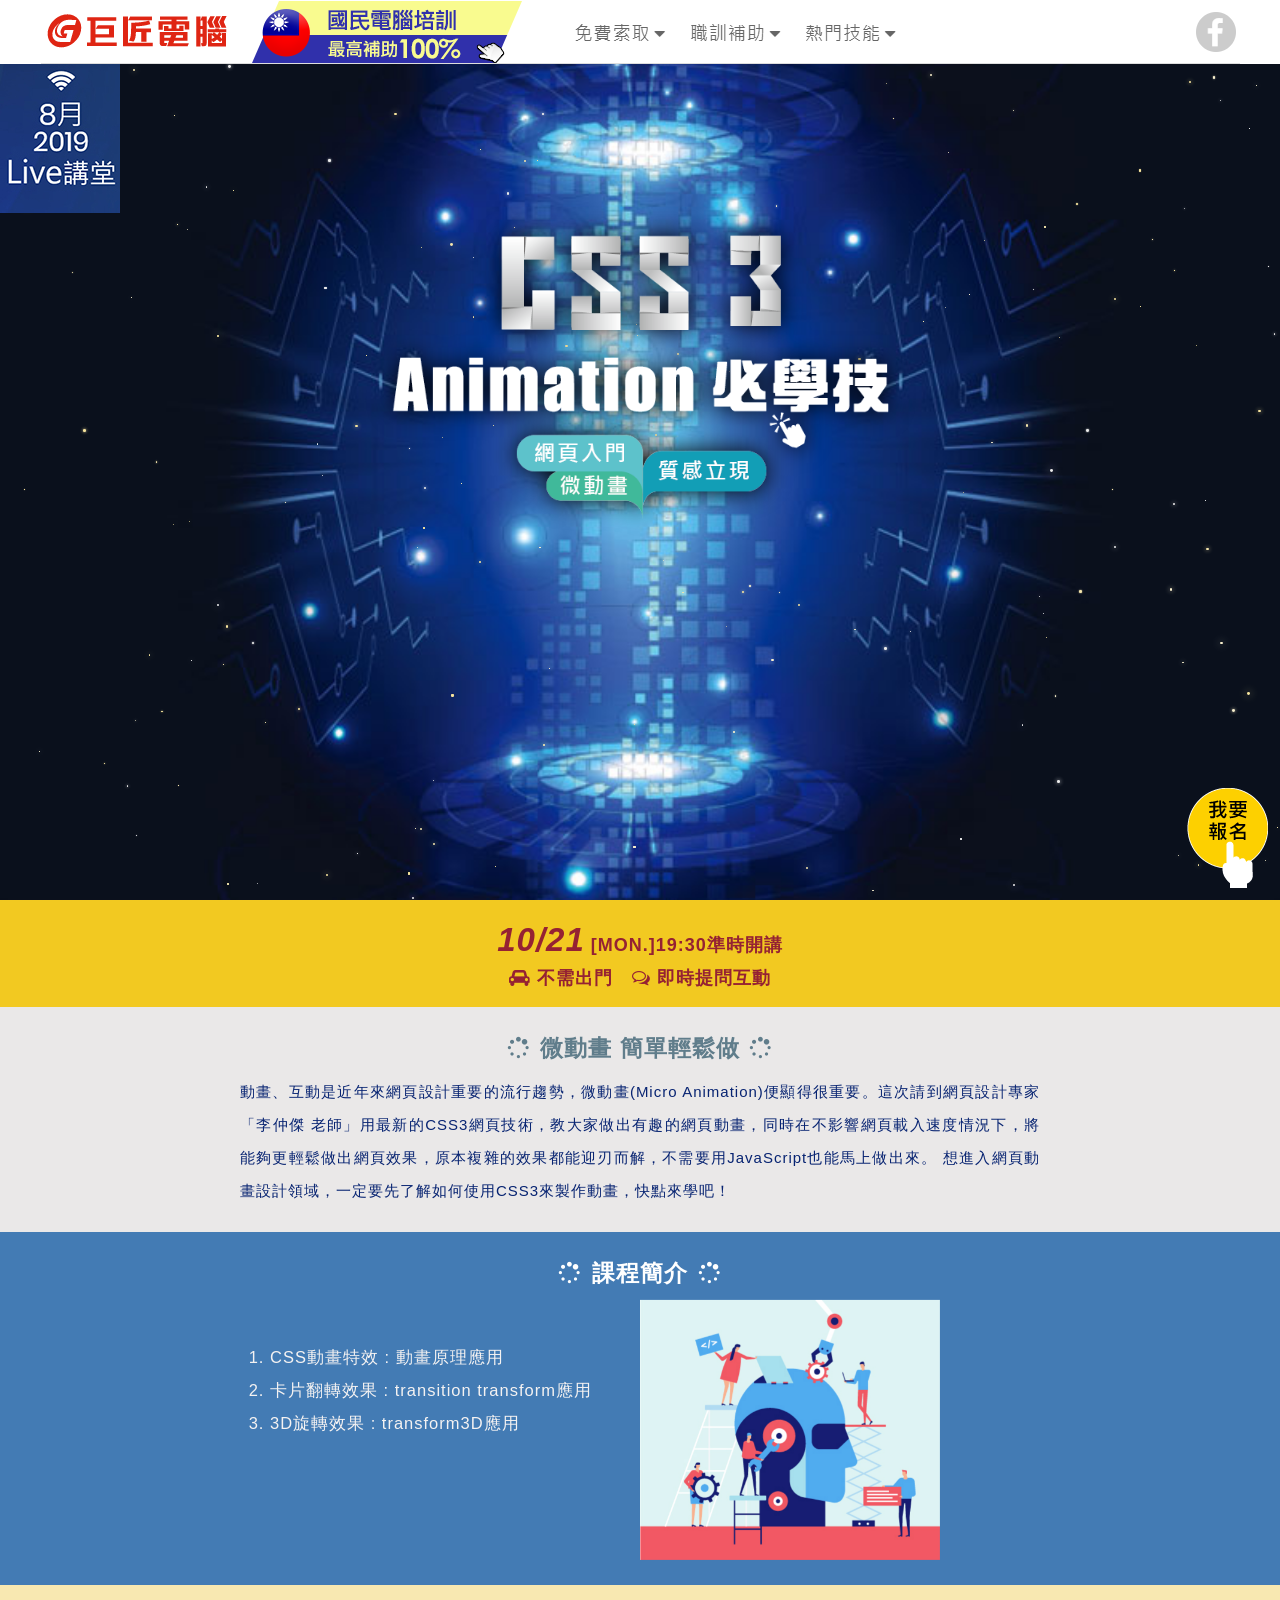
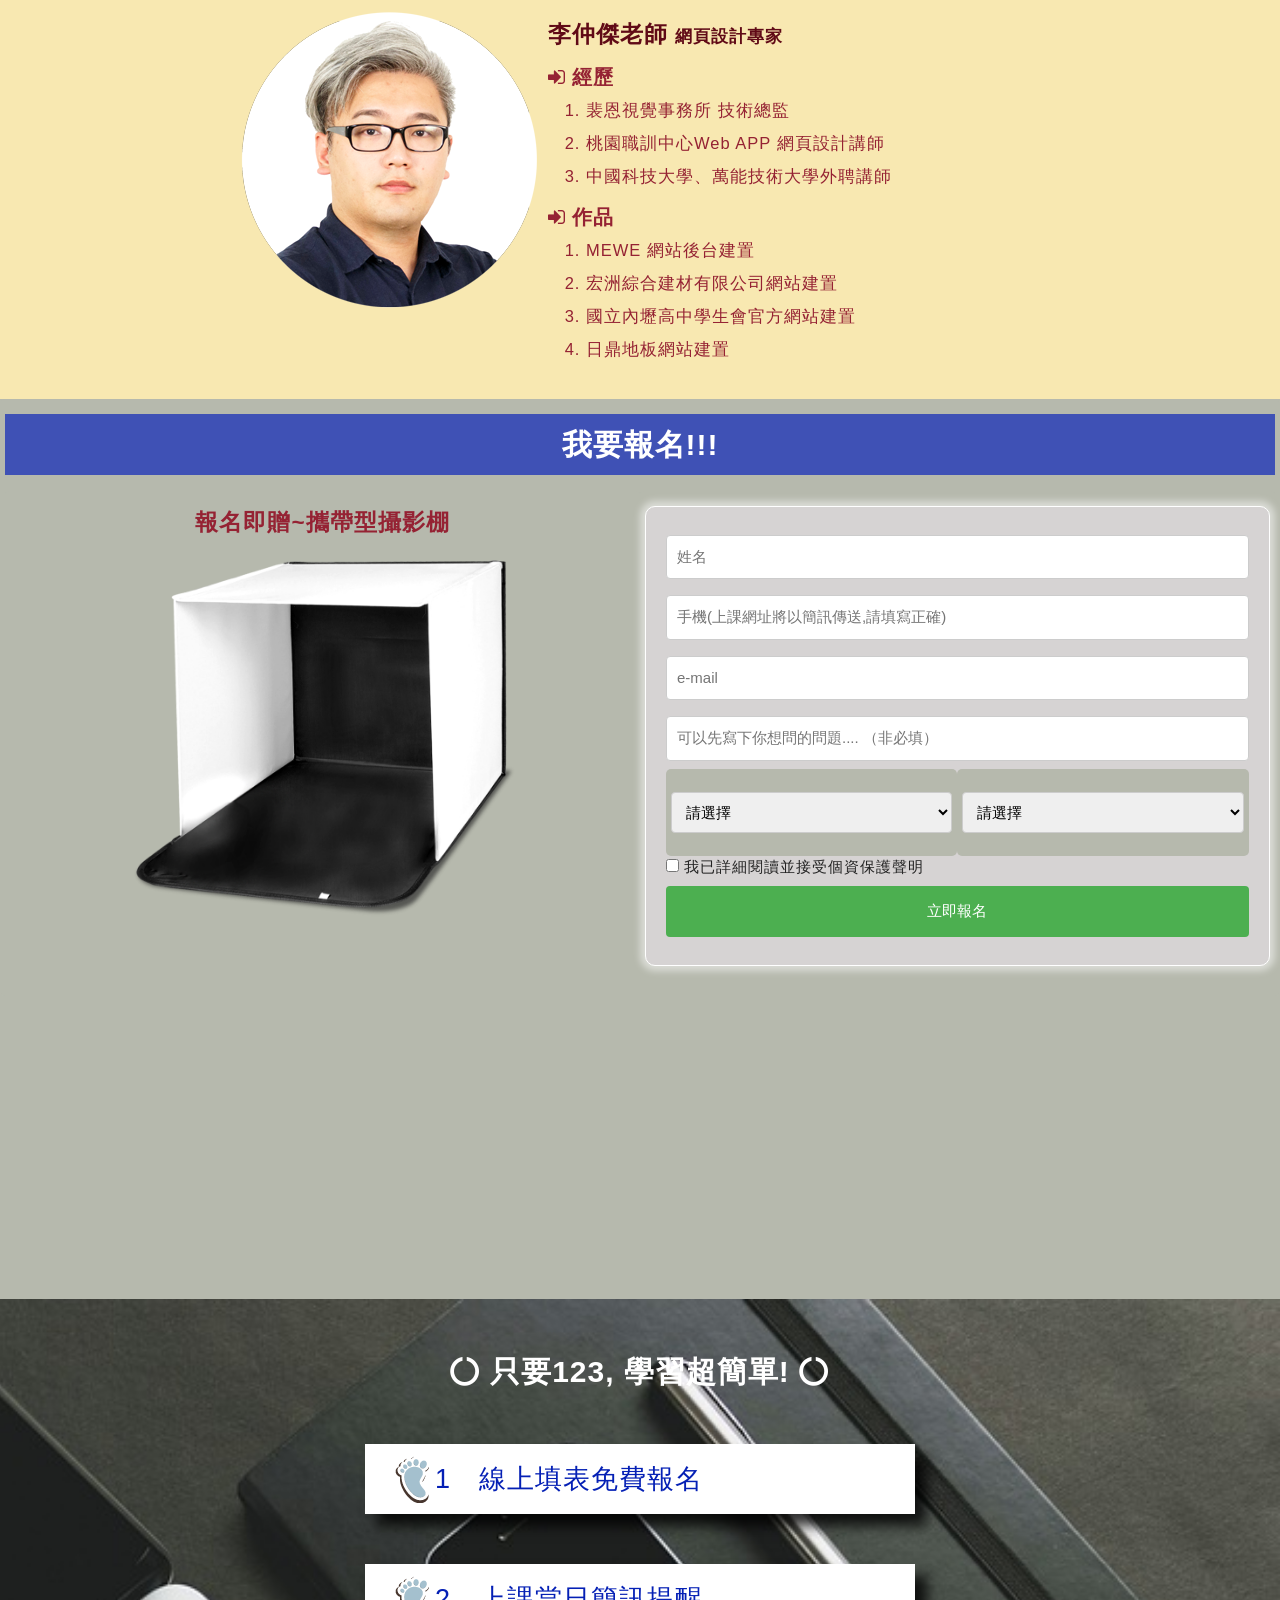
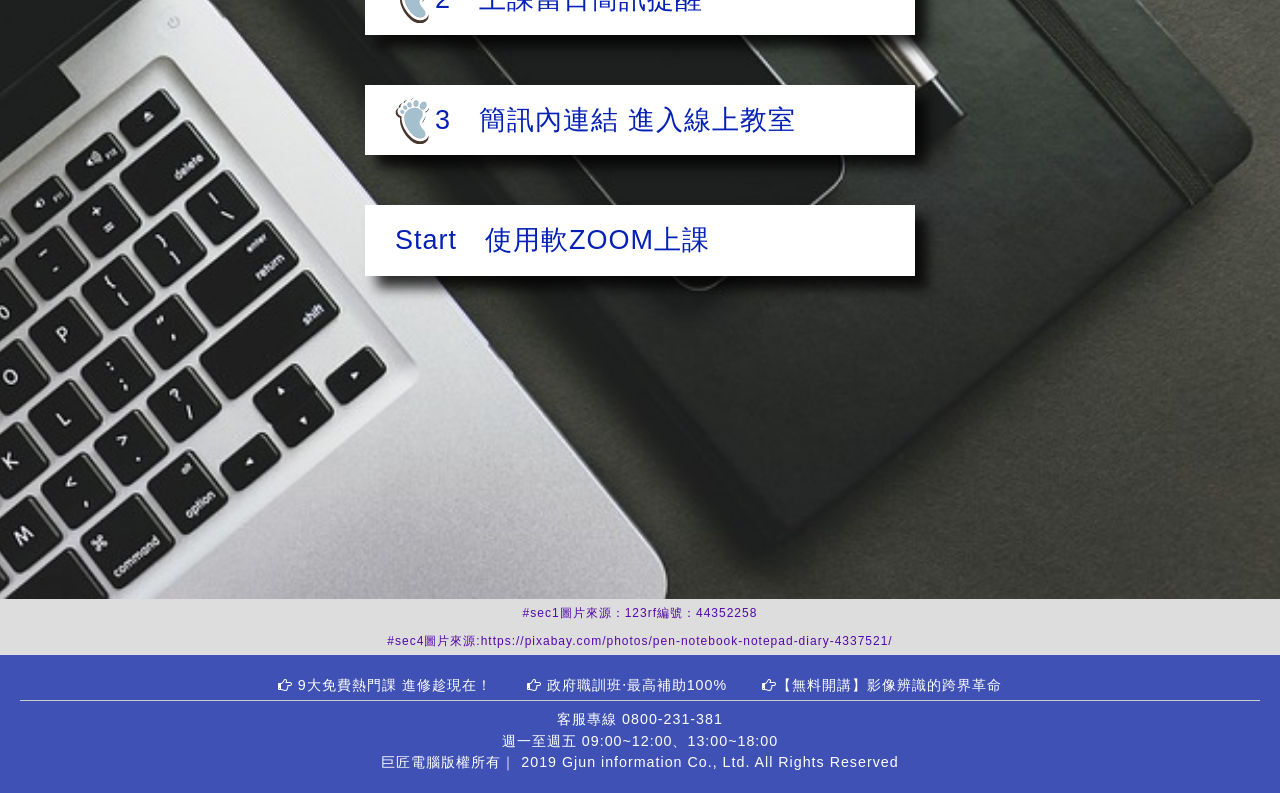
==== index.html @ 5501e9ca "live_new05" ====
<!DOCTYPE html>
<html lang="zh-Hant-TW">
  <head>
    <meta name="X-UA-Compatible" content="IE=edge,chrome=1">
    <meta name="viewport" content="width=device-width, initial-scale=1.0">
    <meta charset="UTF-8">
    <title>CSS3 Animation必學技</title>
    <!-- 外部載入 -->
    <script src="js/jquery-3.4.1.min.js"></script>
    <script src="js/wow.min.js"></script>

    <link rel="stylesheet" href="font-awesome-4.7.0/css/font-awesome.css">
    <link rel="stylesheet" href="font-awesome-4.7.0/css/font-awesome.min.css">

    <link rel="stylesheet" href="css/animate.css">
    <link rel="stylesheet" href="css/w3.css">

    <!-- 自己的 -->
    <script src="js/live.js"></script>
    <link rel="stylesheet" href="css/layout.css">

  </head>
  <body>
    <a class="sign" href="#"><img src="img/sign.png" alt=""></a>
    <section id="sec1">
      <header></header>
      <div id="starsBox"></div>
      <div class="w1300">
        <img class="icon1" src="img/2019live.jpg" alt="">
        <img class="img_t wow bounceInRight" src="img/sce1_img01.png" alt="">
        <img class="img_m wow bounceInRight" src="img/sce1_img02.png" alt="">
      </div>
    </section>

    <div class="w3-center sec2">
      <span>10/21</span> [MON.]19:30準時開講<br>
      <i class="fa fa-car" aria-hidden="true"></i> 不需出門　<i class="fa fa-comments-o" aria-hidden="true"></i> 即時提問互動
    </div>

    <section id="sec2a">
      <div class="w800 wow bounceInLeft">
        <h3 class="w3-center w3-text-blue-grey"><i class="fa fa-spinner fa-spin fa-fw"></i> 微動畫 簡單輕鬆做 <i class="fa fa-spinner fa-spin fa-fw"></i></h3>
        <p class="w3-justify">動畫、互動是近年來網頁設計重要的流行趨勢，微動畫(Micro Animation)便顯得很重要。這次請到網頁設計專家「李仲傑 老師」用最新的CSS3網頁技術，教大家做出有趣的網頁動畫，同時在不影響網頁載入速度情況下，將能夠更輕鬆做出網頁效果，原本複雜的效果都能迎刃而解，不需要用JavaScript也能馬上做出來。 想進入網頁動畫設計領域，一定要先了解如何使用CSS3來製作動畫，快點來學吧！</p>
      </div>
    </section>

    <section id="sec2b">
      <div class="w800">
        <h3 class="w3-center"><i class="fa fa-spinner fa-spin fa-fw"></i> 課程簡介 <i class="fa fa-spinner fa-spin fa-fw"></i></h3>
        <div class="wow bounceInLeft rrr pp pb20" style="animation-delay: 0.5s;">
          <ol>
            <li>CSS動畫特效 : 動畫原理應用</li>
            <li>卡片翻轉效果 : transition transform應用</li>
            <li>3D旋轉效果 : transform3D應用</li>
          </ol>
        </div>
        <img class="wow bounceInRight rrr" style="animation-delay: 1s;" src="img/ai0021-14.jpg" alt="">
      </div>
    </section>

    <section id="sec2c">
      <div class="w800">
        <img class="wow rollIn rrr pb20" style="animation-delay: 2s;" src="img/teacher.png" alt="">
        <div class="wow bounceInRight test_red2 rrr" style="animation-delay: 1.5s;">
          <h5 class="test_red1">李仲傑老師 <span>網頁設計專家</span></h5>
          <h6 class="pt8 test_red2"><i class="fa fa-sign-in" aria-hidden="true"></i> 經歷</h6>
          <ol class="w3-margin-left">
            <li>裴恩視覺事務所 技術總監</li>
            <li>桃園職訓中心Web APP 網頁設計講師</li>
            <li>中國科技大學、萬能技術大學外聘講師</li>
          </ol>
          <h6 class="pt8 test_red2"><i class="fa fa-sign-in" aria-hidden="true"></i> 作品</h6>
          <ol class="w3-margin-left">
            <li>MEWE 網站後台建置</li>
            <li>宏洲綜合建材有限公司網站建置</li>
            <li>國立內壢高中學生會官方網站建置</li>
            <li>日鼎地板網站建置</li>
          </ol>
        </div>
      </div>
    </section>

    <section id="sec3">
      <div class="w1300">
        <h2 class="w3-container w3-indigo w3-center w3-padding w3-margin-bottom">我要報名!!!</h2>
        <div class="w3-col l6 s12 wow bounceInLeft">
          <h4>報名即贈~攜帶型攝影棚</h4>
          <img src="img/studio.png" alt="">
        </div>

        <div class="w3-col l6 s12 wow bounceInRight">
          <form id="form1" name="form1" method="POST" action="">
            <input type="text" name="name" placeholder="姓名">
            <input type="text" name="mobile" placeholder="手機(上課網址將以簡訊傳送,請填寫正確)">
            <input type="text" name="email" placeholder="e-mail">
            <input type="text" name="email" placeholder="可以先寫下你想問的問題.... （非必填）">

            <div id="CITY" class="w3-col l6 s12">
              <select name="ddlcity1" onchange="javascript:setTimeout(&#39;__doPostBack(\&#39;ddlcity1\&#39;,\&#39;\&#39;)&#39;, 0)" id="ddlcity1" class="INP_A INP_B">
                <option selected="selected" value="0">請選擇</option>
                <option value="01">基隆市</option>
                <option value="02">台北市</option>
                <option value="03">新北市</option>
                <option value="04">桃園市</option>
                <option value="05">新竹市</option>
                <option value="06">新竹縣</option>
                <option value="07">苗栗縣</option>
                <option value="08">台中市</option>
                <option value="10">彰化縣</option>
                <option value="11">南投縣</option>
                <option value="12">雲林縣</option>
                <option value="13">嘉義市</option>
                <option value="14">嘉義縣</option>
                <option value="15">台南市</option>
                <option value="17">高雄市</option>
                <option value="19">屏東縣</option>
                <option value="20">台東縣</option>
                <option value="21">花蓮縣</option>
                <option value="22">宜蘭縣</option>
                <option value="23">澎湖縣</option>
                <option value="24">金門縣</option>
                <option value="25">連江縣</option>
              </select>
            </div>

            <div id="SCHOOL" class="w3-col l6 s12">
              <select name="ddlcity2" id="ddlcity2" class="INP_A INP_B">
                <option value="0">請選擇</option>
              </select>
            </div>

            <label>
              <input type="checkbox" class="CHBOX" name="per_chk" />
              <span>我已詳細閱讀並接受<a onclick="window.open('http://www.pcschool.com.tw/member/Message.html','person',config='height=640,width=830');return false;" href="#">個資保護聲明</a></span>
            </label>

            <input type="submit" name="BUT" value="立即報名" onclick="return checkDataSheet(event);" id="BUT" border="0" style="cursor: pointer;" />
          </form>
        </div>
      </div>
    </section>

    <section id="sec4">
      <div class="w1300">
        <h2 class="w3-center"><i class="fa fa-circle-o-notch fa-spin"></i> 只要123, 學習超簡單! <i class="fa fa-circle-o-notch fa-spin"></i></h2>
        <a href="#sec3" class="wow bounceInLeft">1　線上填表免費報名</a>
        <a href="javascript:;" class="wow bounceInLeft" style="animation-delay: 0.5s;">2　上課當日簡訊提醒</a>
        <a href="javascript:;" class="wow bounceInLeft" style="animation-delay: 1s;">3　簡訊內連結 進入線上教室</a>
        <a href="javascript:;" class="last_a wow bounceInLeft" style="animation-delay: 1.5s;">Start　使用軟ZOOM上課</a>
      </div>
    </section>
    <a class="source" href="https://tw.123rf.com/%E7%B4%A0%E6%9D%90%E5%9C%96%E5%BA%AB/%E7%A7%91%E6%8A%80.html?&sti=lna2ycoafwtdpsp1e2|&mediapopup=44352258">#sec1圖片來源：123rf編號：44352258</a>
    <a class="source" href="https://pixabay.com/photos/pen-notebook-notepad-diary-4337521/">#sec4圖片來源:https://pixabay.com/photos/pen-notebook-notepad-diary-4337521/</a>

    <footer class="w3-indigo">
      <a href="#"><i class="fa fa-hand-o-right" aria-hidden="true"></i> 9大免費熱門課 進修趁現在！</a>
      <a href="#"><i class="fa fa-hand-o-right" aria-hidden="true"></i> 政府職訓班‧最高補助100%</a>
      <a href="#"><i class="fa fa-hand-o-right pb8" aria-hidden="true"></i>【無料開講】影像辨識的跨界革命</a>
      <p class="w3-border-top pt8">客服專線 0800-231-381
        <br>週一至週五 09:00~12:00、13:00~18:00
        <br>巨匠電腦版權所有｜ 2019 Gjun information Co., Ltd. All Rights Reserved</p>
    </footer>
  </body>
</html>
---- css/layout.css ----
* { margin: 0; padding: 0; box-sizing: border-box; }
html,body { height: 100%; }
body { background-color: #ddd; color: #222; position: relative; 
  font-size: 1rem; letter-spacing: 1px;
  font-family: Helvetica, Arial, "Microsoft JhengHei UI", 微軟正黑體, sans-serif }
a{ text-decoration: none; }

.source{ font-size: 0.8rem; color: #5308aa; display: block; text-align: center; padding: 5px; }

/*我要報名*/
.sign{ position: fixed; right: 12px; bottom: 12px; z-index: 10; }
.sign:hover{ right: 10px; bottom: 10px; }

/*公用設計*/
.w_content{ max-width: 1200px; padding: 0 20px; margin: 0 auto; }
.w1300, .w1200, .w800, .w600{ margin: 0 auto; position: relative; overflow: hidden; }
.w1300{ max-width: 1300px; }
.w1200{ max-width: 1200px; }
.w800{ max-width: 800px; }
.w600{ max-width: 600px; }
.pt8{ padding-top: 8px; }
.pt16{ padding-top: 16px; }
.pb8{ padding-bottom: 8px; }
.pb16{ padding-bottom: 16px; }
.pb20{ padding-bottom: 20px; }
ol, ul{ padding-left: 22px; }
.test_blue1{ color: #0c0955; }
.test_red1{ color: #600a16; }
.test_red2{ color: #952233; }

/*各section設定*/
header{ background: #fff url(../img/nav.png) no-repeat center; background-size: contain;
  width: 100%; height: 64px; position: absolute; left: 0; top: 0; z-index: 100; }
h1,h2,h3,h4,h5,h6{ font-family: "Helvetica Neue", Helvetica, Arial, STHeiti, "Microsoft JhengHei", 微軟正黑體, sans-serif; font-weight: bold; margin: 0; color: #fff; }
h1{ font-size: 3rem; text-shadow: 3px 3px 6px #000; text-align: center;
  padding-top: 35vh; -ms-transform: translateY(-50vh); -webkit-transform: translateY(-50vh);
  transform: translateY(-50vh); }
h2{ font-size: 1.65rem; padding: 50px 0 0; }
h3{ font-size: 1.3rem; padding-bottom: 10px; }
h4{ font-size: 1.5rem; text-align: center; color: #952233; }
h5{ font-size: 1.5rem; text-align: left; }
h6{ font-size: 1.3rem; }

#sec1,#sec3,#sec4{ width: 100%; min-height: 100%; margin: 0 auto; overflow: hidden; }

/* sec1 */
#sec1{ background: url('../img/sec1_bg.jpg') no-repeat center;
  background-size: cover; padding: 0; height: 100%; }
.icon1{ position: absolute; left: 0; top: 64px; max-width: 100px; }
#sec1 img{ width: 100%; }
#sec1 .img_m{ margin: 35vh auto 0; }
#sec1 .img_t{ display: none; }
#sec1 .img_m{ display: block; max-width: 500px; }

/*星星*/
#starsBox { position: absolute; top: 0; left: 0; right: 0; bottom: 0; overflow: hidden; }
#starsBox span { display: inline-block; width: auto; position: absolute; 
  border-radius: 50%; transition: 100s linear; }


/* 時間 */
.sec2{ background: #f2c921; color: #952233; font-size: 1.2rem; font-weight: bold;
  box-shadow: 0 4px 4px #600a16; padding: 15px 0; }
.sec2 span{ font-size: 2.2rem; font-style: italic; }

/* sec2 */
#sec2a,#sec2b,#sec2c{ overflow: hidden; width: 100%; padding: 5%; 
  line-height: 2.2rem; letter-spacing: 1px; }
#sec2a{ background: #eae8e8; color: #082472; }
#sec2b{ background: #437bb4; color: #f4f2f2; }
#sec2c{ background: #f8e8b1; color: #fff; }
#sec2b img,#sec2c img{ width: 90%; display: block; margin: auto; }
#sec2b .pp::before{ content:''; width: 0; height: 100%; display: inline-block; 
  vertical-align: middle; }
.rrr{ margin: auto; }
.rrr p, .rrr ol, .rrr li{ font-size: 1.1rem; }
.rrr ul{ padding-left: 17px; }
.rrr span{ font-size: 1.1rem; }

/* sec3 */
#sec3{ background: #b6b9ad; }
#sec3 form{ border: 1px solid #fff; border-radius: 10px; padding: 20px;
  background: #d6d3d3; box-shadow: 0px 0px 7px 5px rgba(255, 255, 255, 0.5); }
input[type=text], select { width: 100%; padding: 10px; margin: 8px 0; display: inline-block;
  border: 1px solid #ccc; border-radius: 4px; box-sizing: border-box; }
input[type=submit] { width: 100%; background-color: #4CAF50; color: white; padding: 14px 20px;
  margin: 8px 0; border: none; border-radius: 4px; cursor: pointer; }
input[type=submit]:hover { background-color: #45a049; }
#sec3 div { border-radius: 5px; background-color: #b6b9ad; padding: 15px 5px; }
#sec3 img{ display: block; max-width: 450px; width: 100%; padding: 0 20px; margin: 0 auto; }

/* sec4 */
#sec4{ background: url(../img/pen-4337521_640.jpg) no-repeat right bottom; 
  background-size: cover; padding: 0 15px; }
#sec4 a{ font-size: 1.4rem; color: #0520b5; display: block; max-width: 550px; width: 100%;
  margin: 50px auto; background: #fff; box-shadow: 12px 12px 12px rgba(0, 0, 0, 0.8);
  padding: 15px 30px; cursor: auto; }
#sec4 a:nth-of-type(1){ cursor: pointer; }
#sec4 a:not(.last_a){ background: #fff url(../img/step.png) no-repeat 30px center;
  padding-left: 70px; }
#sec4 a:hover{ background-color: #faf4aa; }

/* footer */
footer{ width: 100%; color: #fff; text-align: center; font-size: 0.95rem; padding: 20px; }
footer>a { display: block; }
footer>a:hover { color: #f5ef5b; }

@media(max-width:424px){
  h1{ font-size: 2.5rem; }
  h1>span{ display: block; }
}
@media(min-width:600px){
  #sec1 .img_t{ display: block; max-width: 700px; margin: 25vh auto 0; }
  #sec1 .img_m{ display: none; }
}
@media(min-width:800px){
  h1{ font-size: 4rem; }
  h2{ font-size: 2rem; }
  h3{ font-size: 1.5rem; }
  #sec1 .icon1{ max-width: 120px; }
  #sec2a,#sec2b,#sec2c{ overflow: hidden; padding: 25px 20px; width: auto; }
  #sec2b img,#sec2c img{ max-width: 300px; }
  .rrr{ float: left; width: 48%; margin: 1%; }
  #sec4 a{ font-size: 1.8rem; }
}
@media(min-width:1000px){
  #sec1 .img_t{ display: block; max-width: 800px; margin: 18vh auto 0; }
  footer>a { padding: 0 15px; display: inline; }
}
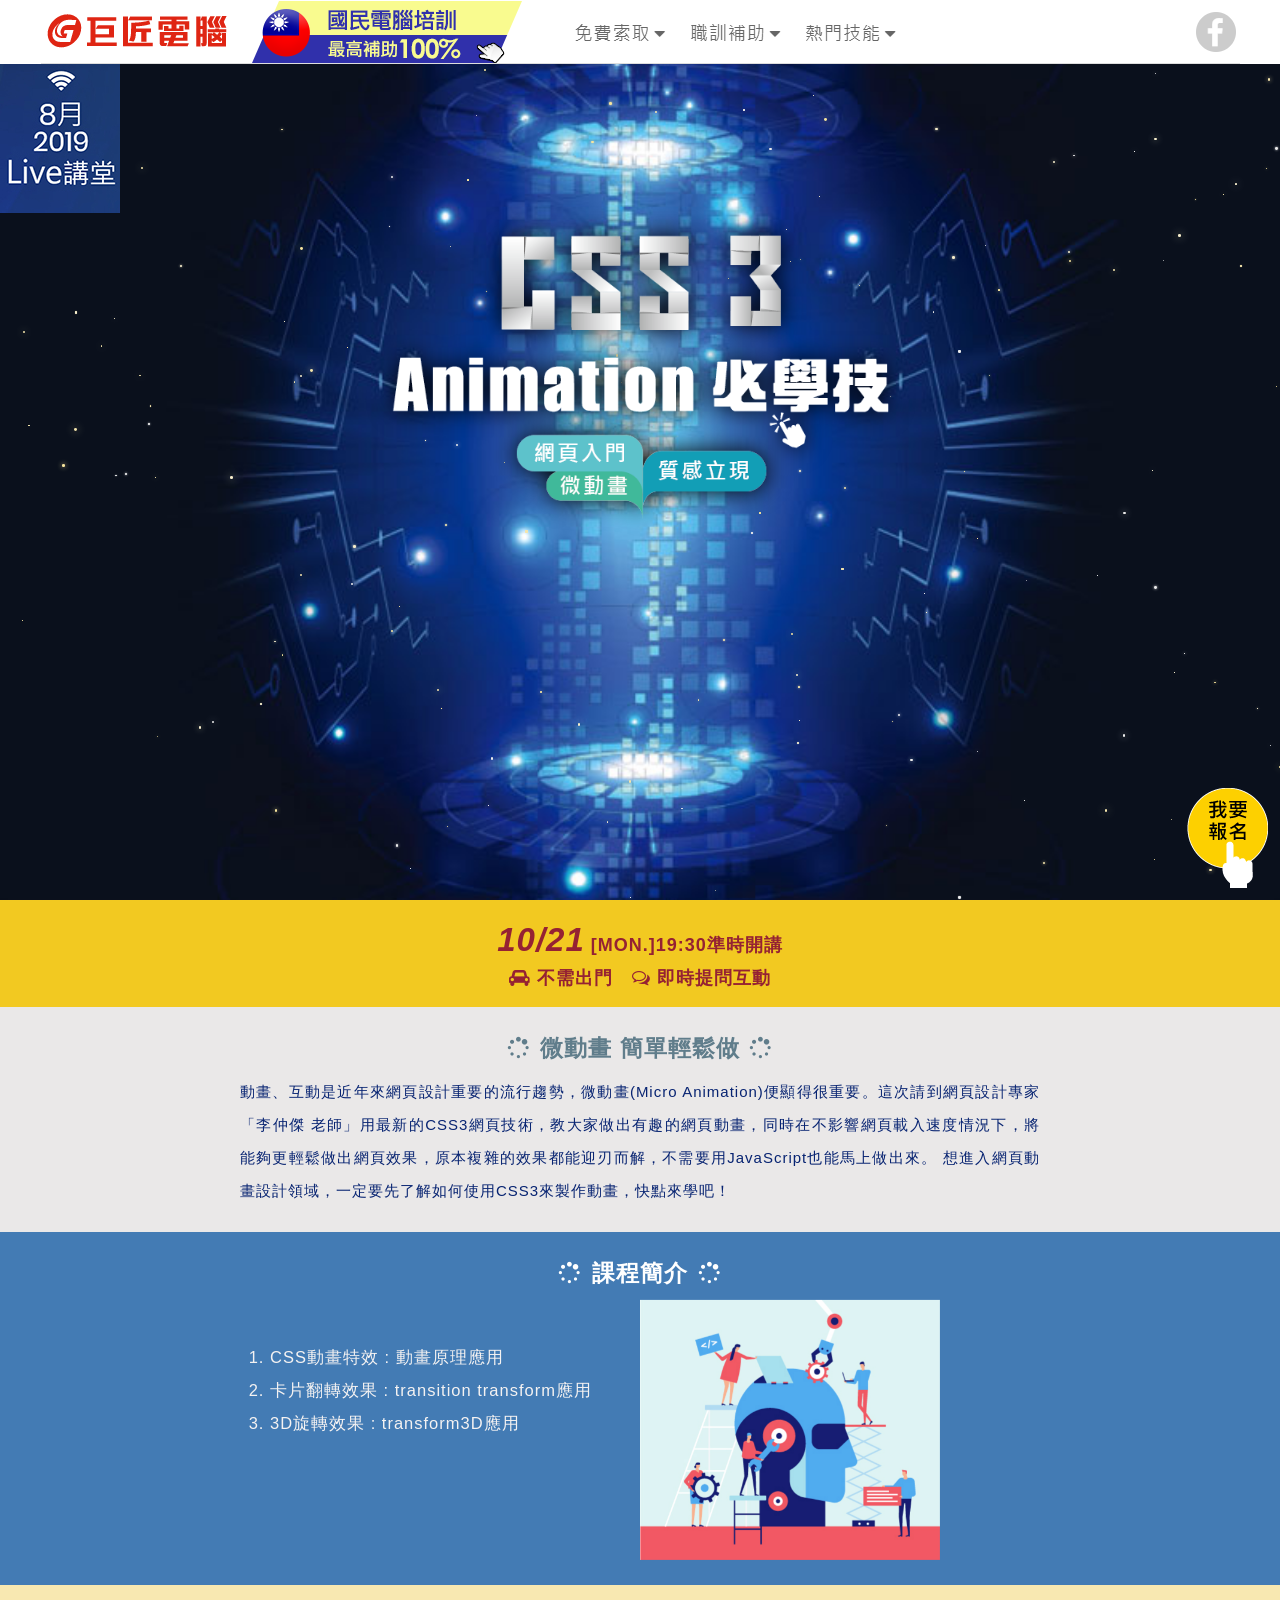
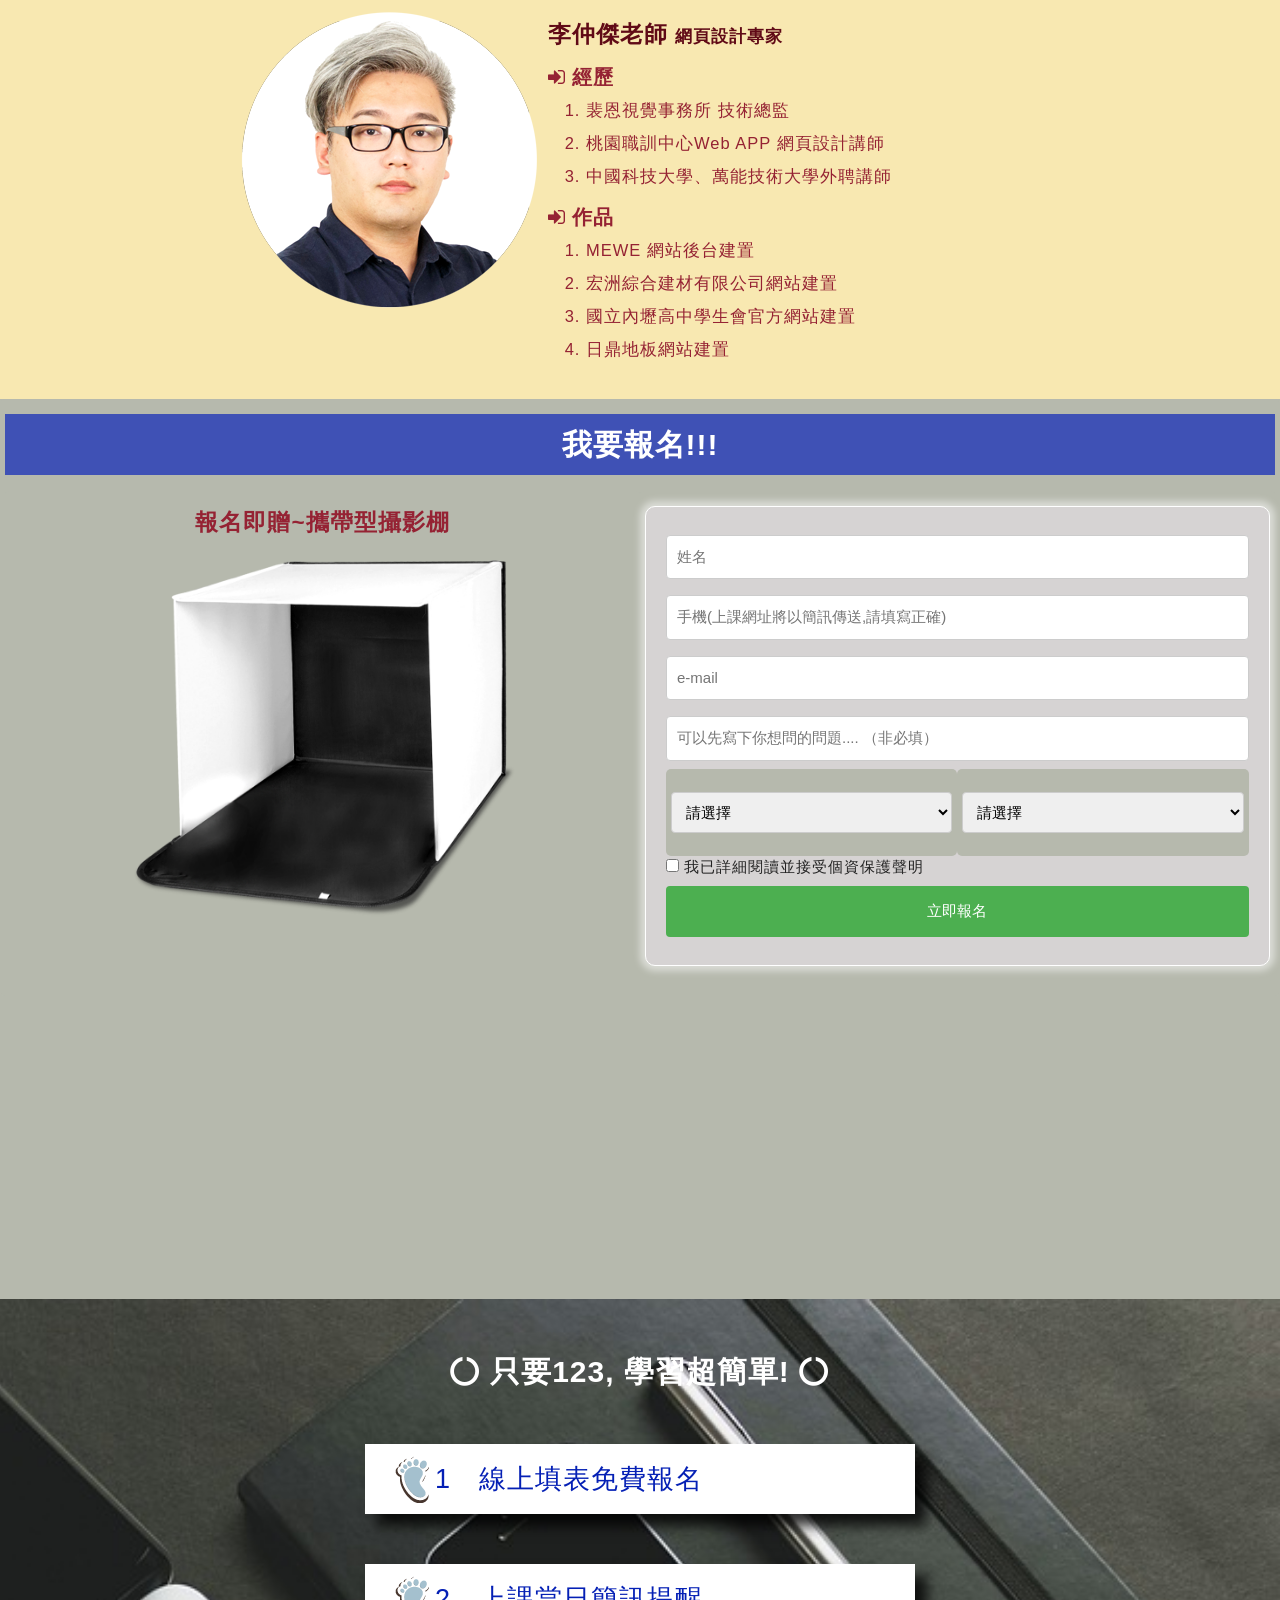
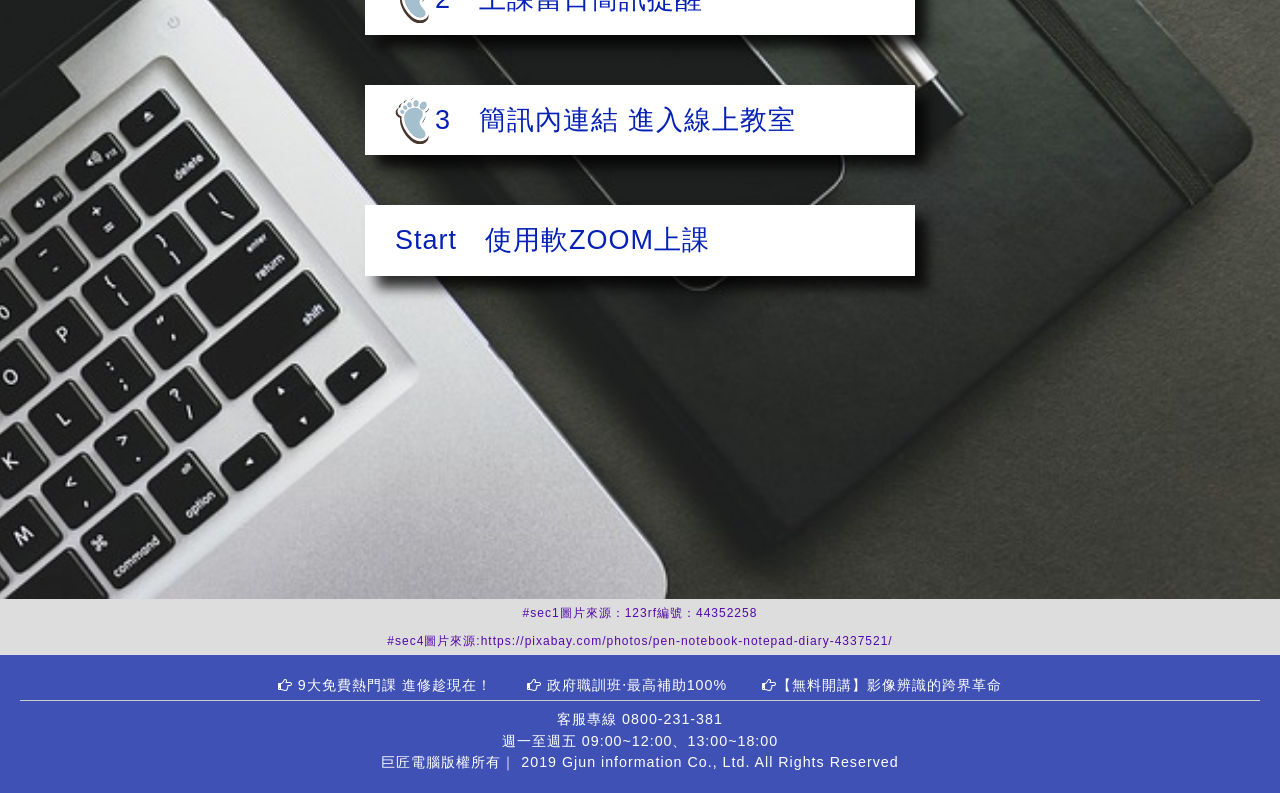
==== commit a0c0f5dd: "live_new08" ====
--- a/index.html
+++ b/index.html
@@ -60,8 +60,8 @@
 
     <section id="sec2c">
       <div class="w800">
-        <img class="wow rollIn rrr pb20" style="animation-delay: 2s;" src="img/teacher.png" alt="">
-        <div class="wow bounceInRight test_red2 rrr" style="animation-delay: 1.5s;">
+        <img class="wow rollIn rrr pb20" style="animation-delay: 1.5s;" src="img/teacher.png" alt="">
+        <div class="wow bounceInRight test_red2 rrr" style="animation-delay: 1s;">
           <h5 class="test_red1">李仲傑老師 <span>網頁設計專家</span></h5>
           <h6 class="pt8 test_red2"><i class="fa fa-sign-in" aria-hidden="true"></i> 經歷</h6>
           <ol class="w3-margin-left">
--- a/css/layout.css
+++ b/css/layout.css
@@ -50,20 +50,17 @@
 #sec1 img{ width: 100%; }
 #sec1 .img_m{ margin: 35vh auto 0; }
 #sec1 .img_t{ display: none; }
-#sec1 .img_m{ display: block; max-width: 500px; }
+#sec1 .img_m{ display: block; max-width: 700px; }
 
 /*星星*/
 #starsBox { position: absolute; top: 0; left: 0; right: 0; bottom: 0; overflow: hidden; }
 #starsBox span { display: inline-block; width: auto; position: absolute; 
   border-radius: 50%; transition: 100s linear; }
 
-
-/* 時間 */
+/* sec2 */
 .sec2{ background: #f2c921; color: #952233; font-size: 1.2rem; font-weight: bold;
   box-shadow: 0 4px 4px #600a16; padding: 15px 0; }
 .sec2 span{ font-size: 2.2rem; font-style: italic; }
-
-/* sec2 */
 #sec2a,#sec2b,#sec2c{ overflow: hidden; width: 100%; padding: 5%; 
   line-height: 2.2rem; letter-spacing: 1px; }
 #sec2a{ background: #eae8e8; color: #082472; }
@@ -74,7 +71,6 @@
   vertical-align: middle; }
 .rrr{ margin: auto; }
 .rrr p, .rrr ol, .rrr li{ font-size: 1.1rem; }
-.rrr ul{ padding-left: 17px; }
 .rrr span{ font-size: 1.1rem; }
 
 /* sec3 */
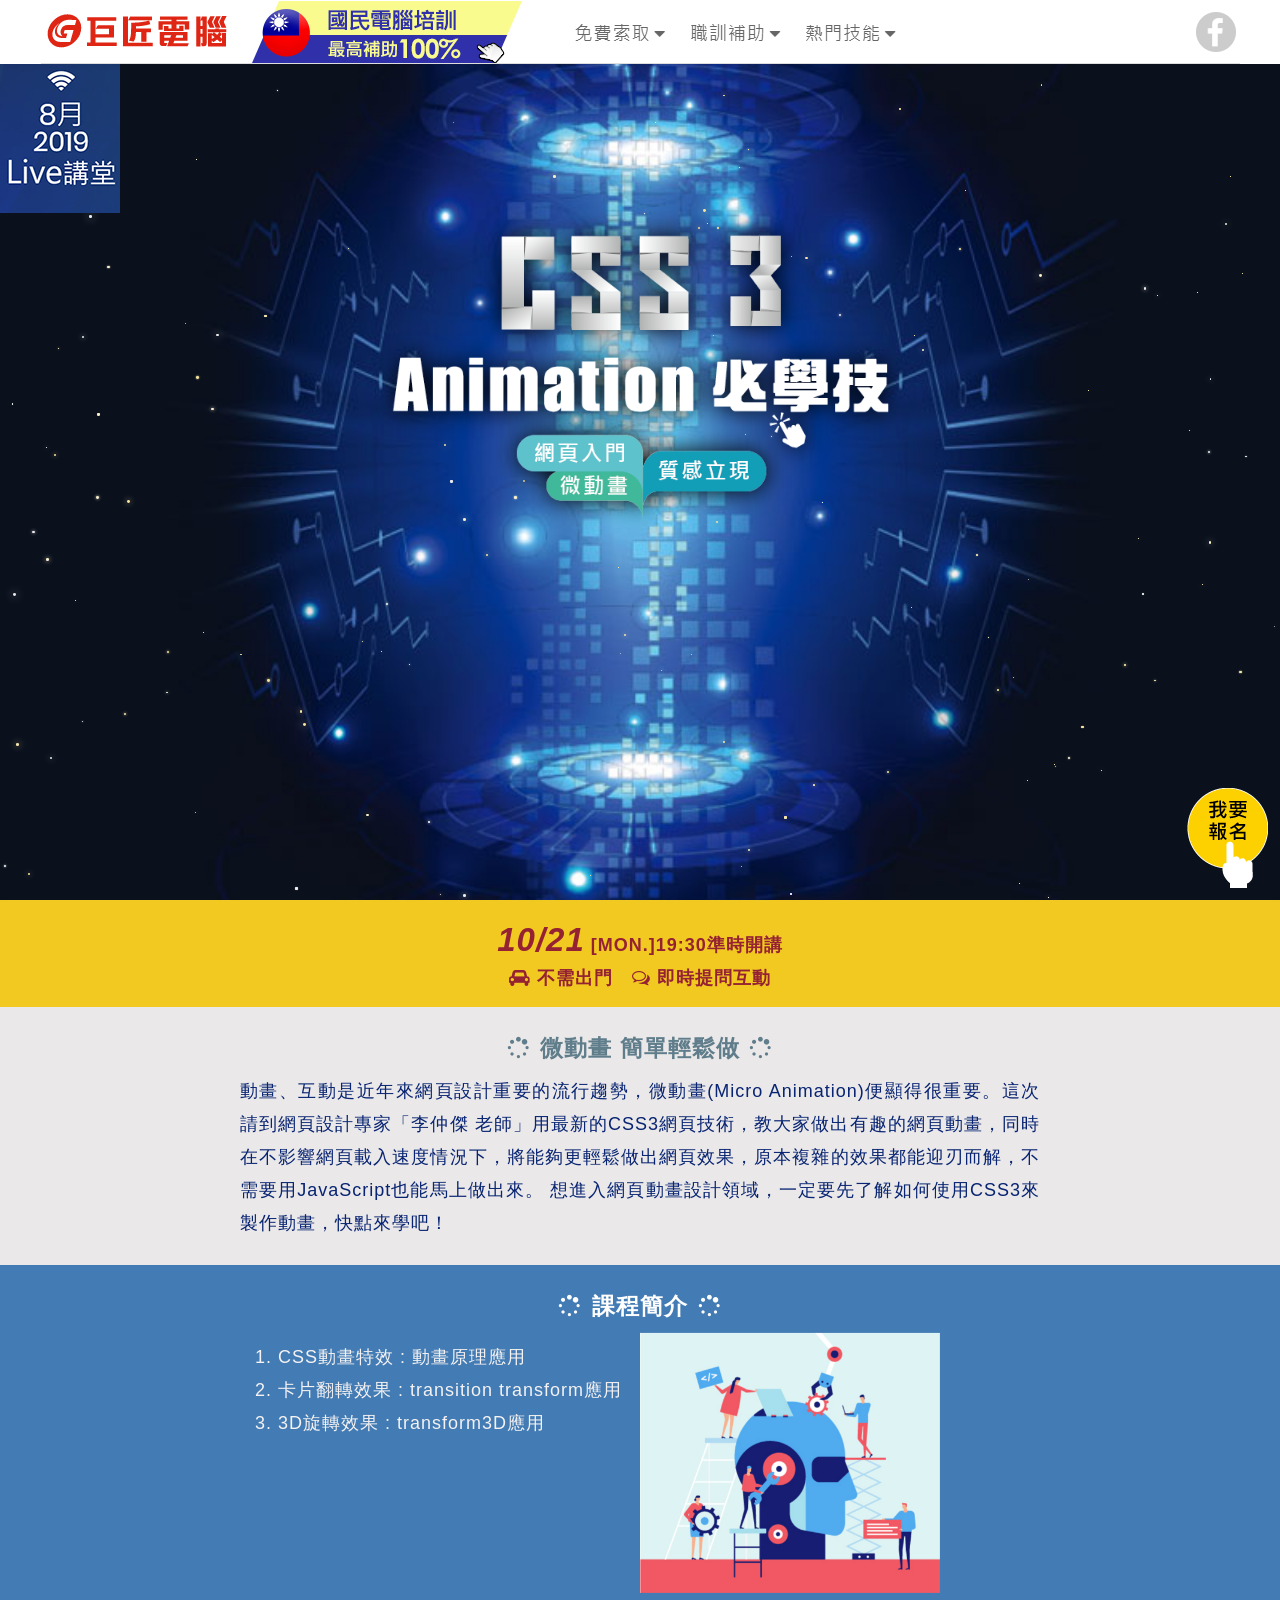
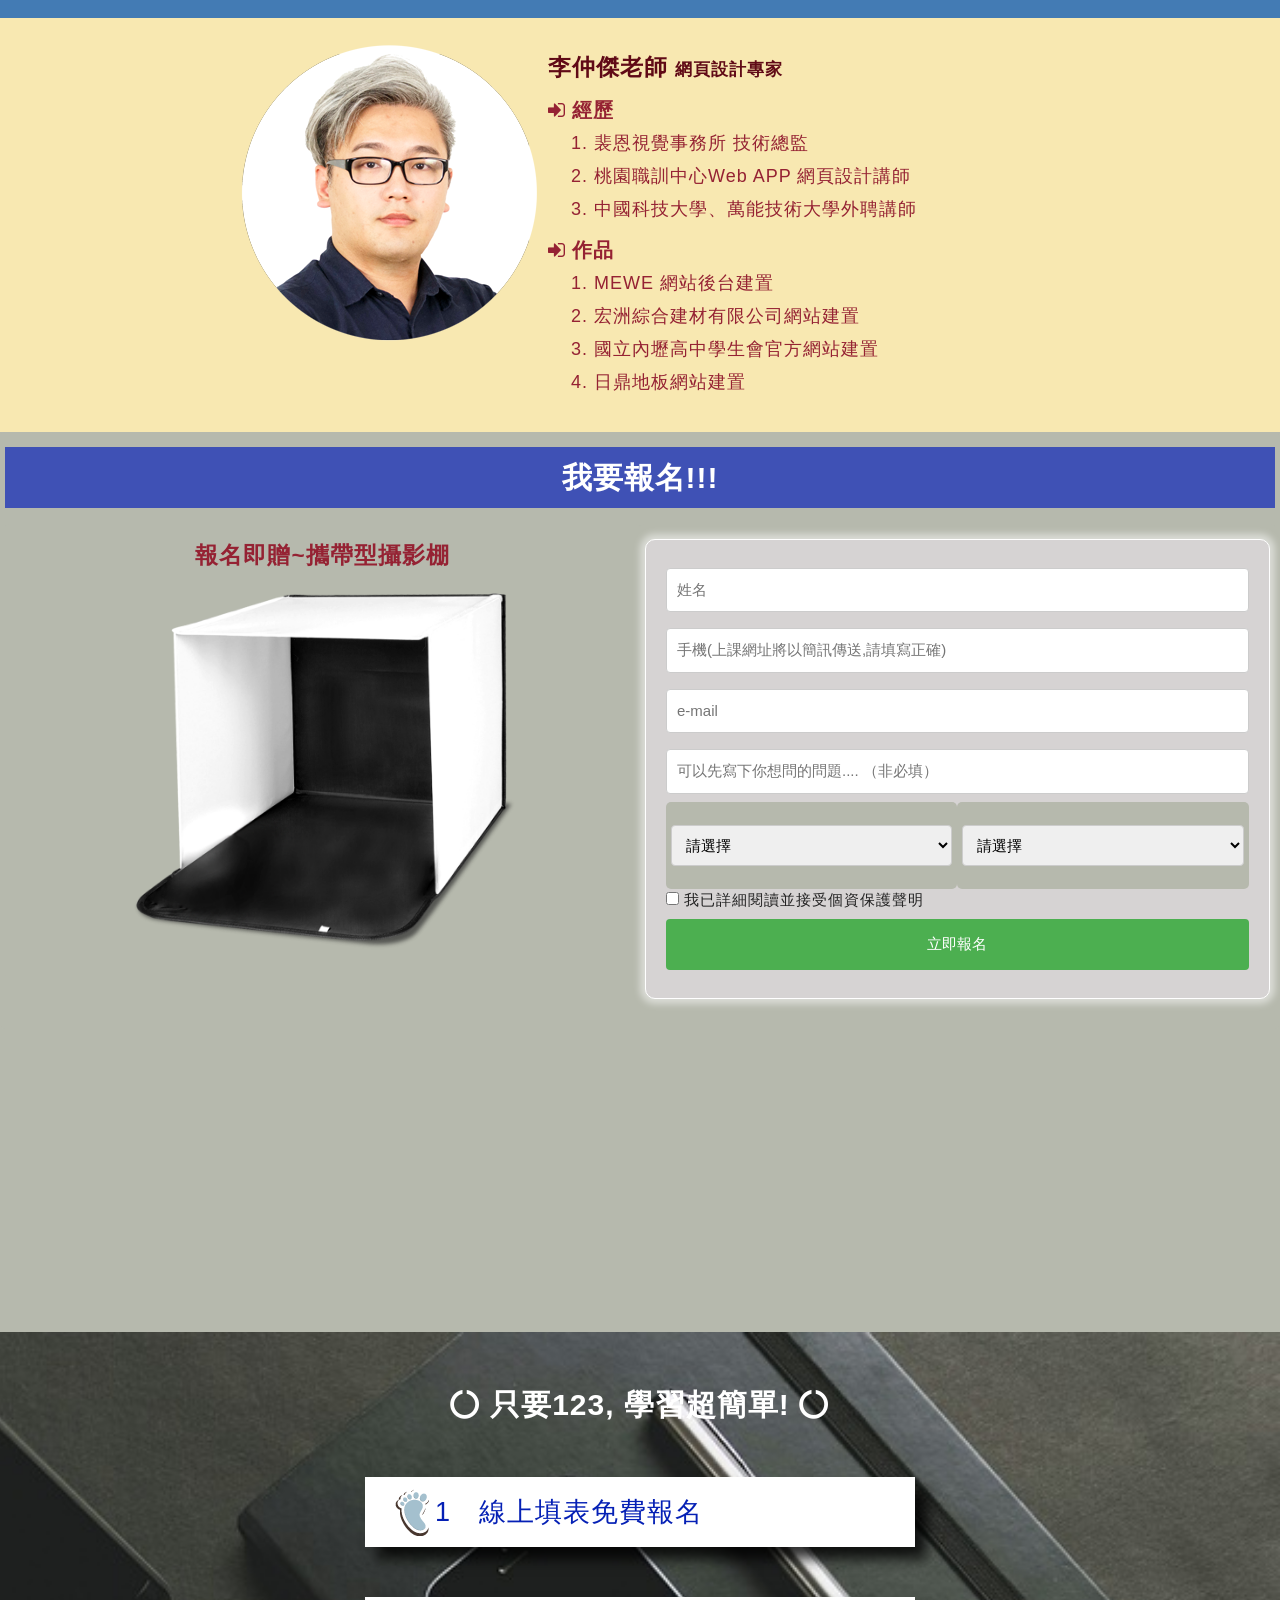
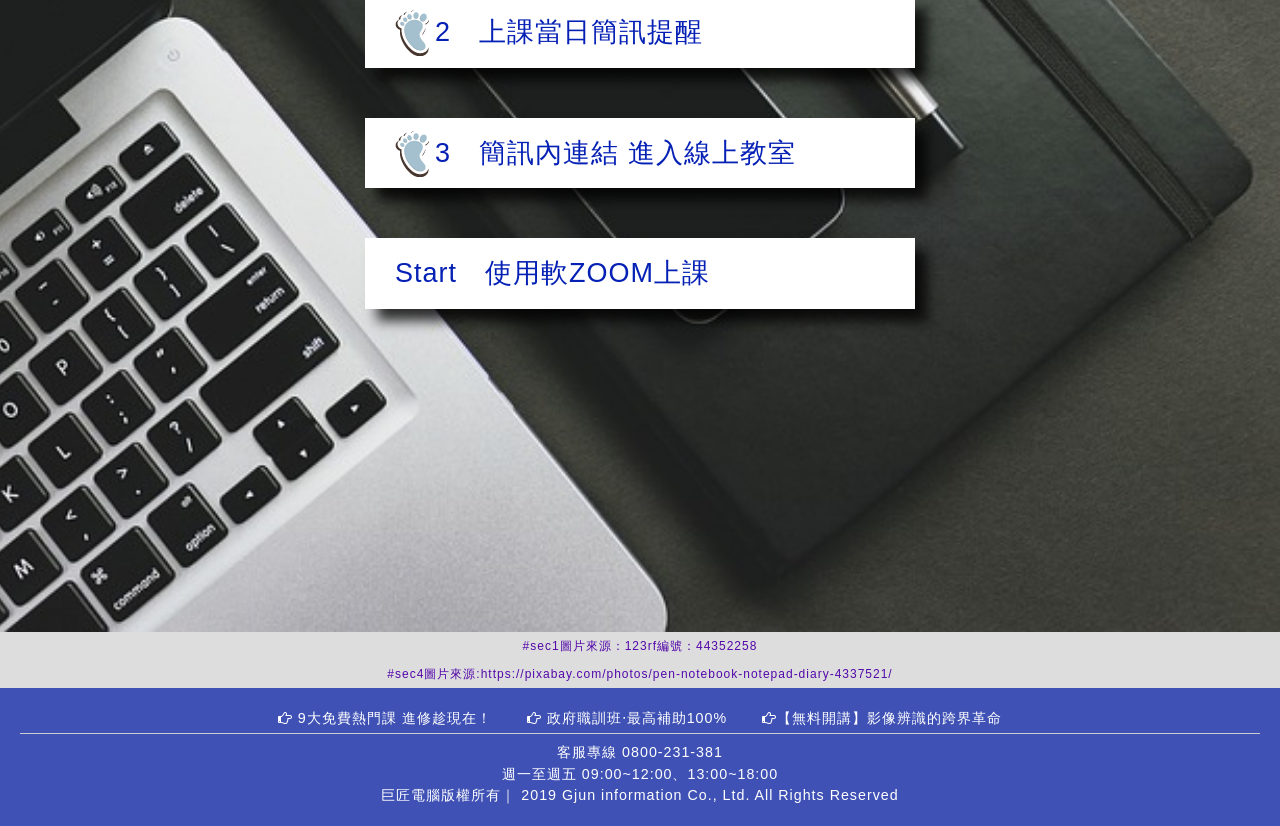
==== commit 90a26db7: "live_new10" ====
--- a/index.html
+++ b/index.html
@@ -88,7 +88,7 @@
           <img src="img/studio.png" alt="">
         </div>
 
-        <div class="w3-col l6 s12 wow bounceInRight">
+        <div class="w3-col l6 s12 wow bounceInRight" style="animation-delay: 1s;">
           <form id="form1" name="form1" method="POST" action="">
             <input type="text" name="name" placeholder="姓名">
             <input type="text" name="mobile" placeholder="手機(上課網址將以簡訊傳送,請填寫正確)">
--- a/css/layout.css
+++ b/css/layout.css
@@ -23,7 +23,6 @@
 .pb8{ padding-bottom: 8px; }
 .pb16{ padding-bottom: 16px; }
 .pb20{ padding-bottom: 20px; }
-ol, ul{ padding-left: 22px; }
 .test_blue1{ color: #0c0955; }
 .test_red1{ color: #600a16; }
 .test_red2{ color: #952233; }
@@ -40,6 +39,7 @@
 h4{ font-size: 1.5rem; text-align: center; color: #952233; }
 h5{ font-size: 1.5rem; text-align: left; }
 h6{ font-size: 1.3rem; }
+.rrr>ol{ padding-left: 30px; }
 
 #sec1,#sec3,#sec4{ width: 100%; min-height: 100%; margin: 0 auto; overflow: hidden; }
 
@@ -61,16 +61,18 @@
 .sec2{ background: #f2c921; color: #952233; font-size: 1.2rem; font-weight: bold;
   box-shadow: 0 4px 4px #600a16; padding: 15px 0; }
 .sec2 span{ font-size: 2.2rem; font-style: italic; }
-#sec2a,#sec2b,#sec2c{ overflow: hidden; width: 100%; padding: 5%; 
+#sec2a,#sec2b,#sec2c{ overflow: hidden; width: 100%; padding: 5%; font-size: 1.2rem; 
   line-height: 2.2rem; letter-spacing: 1px; }
 #sec2a{ background: #eae8e8; color: #082472; }
 #sec2b{ background: #437bb4; color: #f4f2f2; }
 #sec2c{ background: #f8e8b1; color: #fff; }
 #sec2b img,#sec2c img{ width: 90%; display: block; margin: auto; }
+/*
 #sec2b .pp::before{ content:''; width: 0; height: 100%; display: inline-block; 
-  vertical-align: middle; }
+vertical-align: middle; }
+*/
 .rrr{ margin: auto; }
-.rrr p, .rrr ol, .rrr li{ font-size: 1.1rem; }
+.rrr p, .rrr ol, .rrr li{ font-size: 1.2rem; }
 .rrr span{ font-size: 1.1rem; }
 
 /* sec3 */
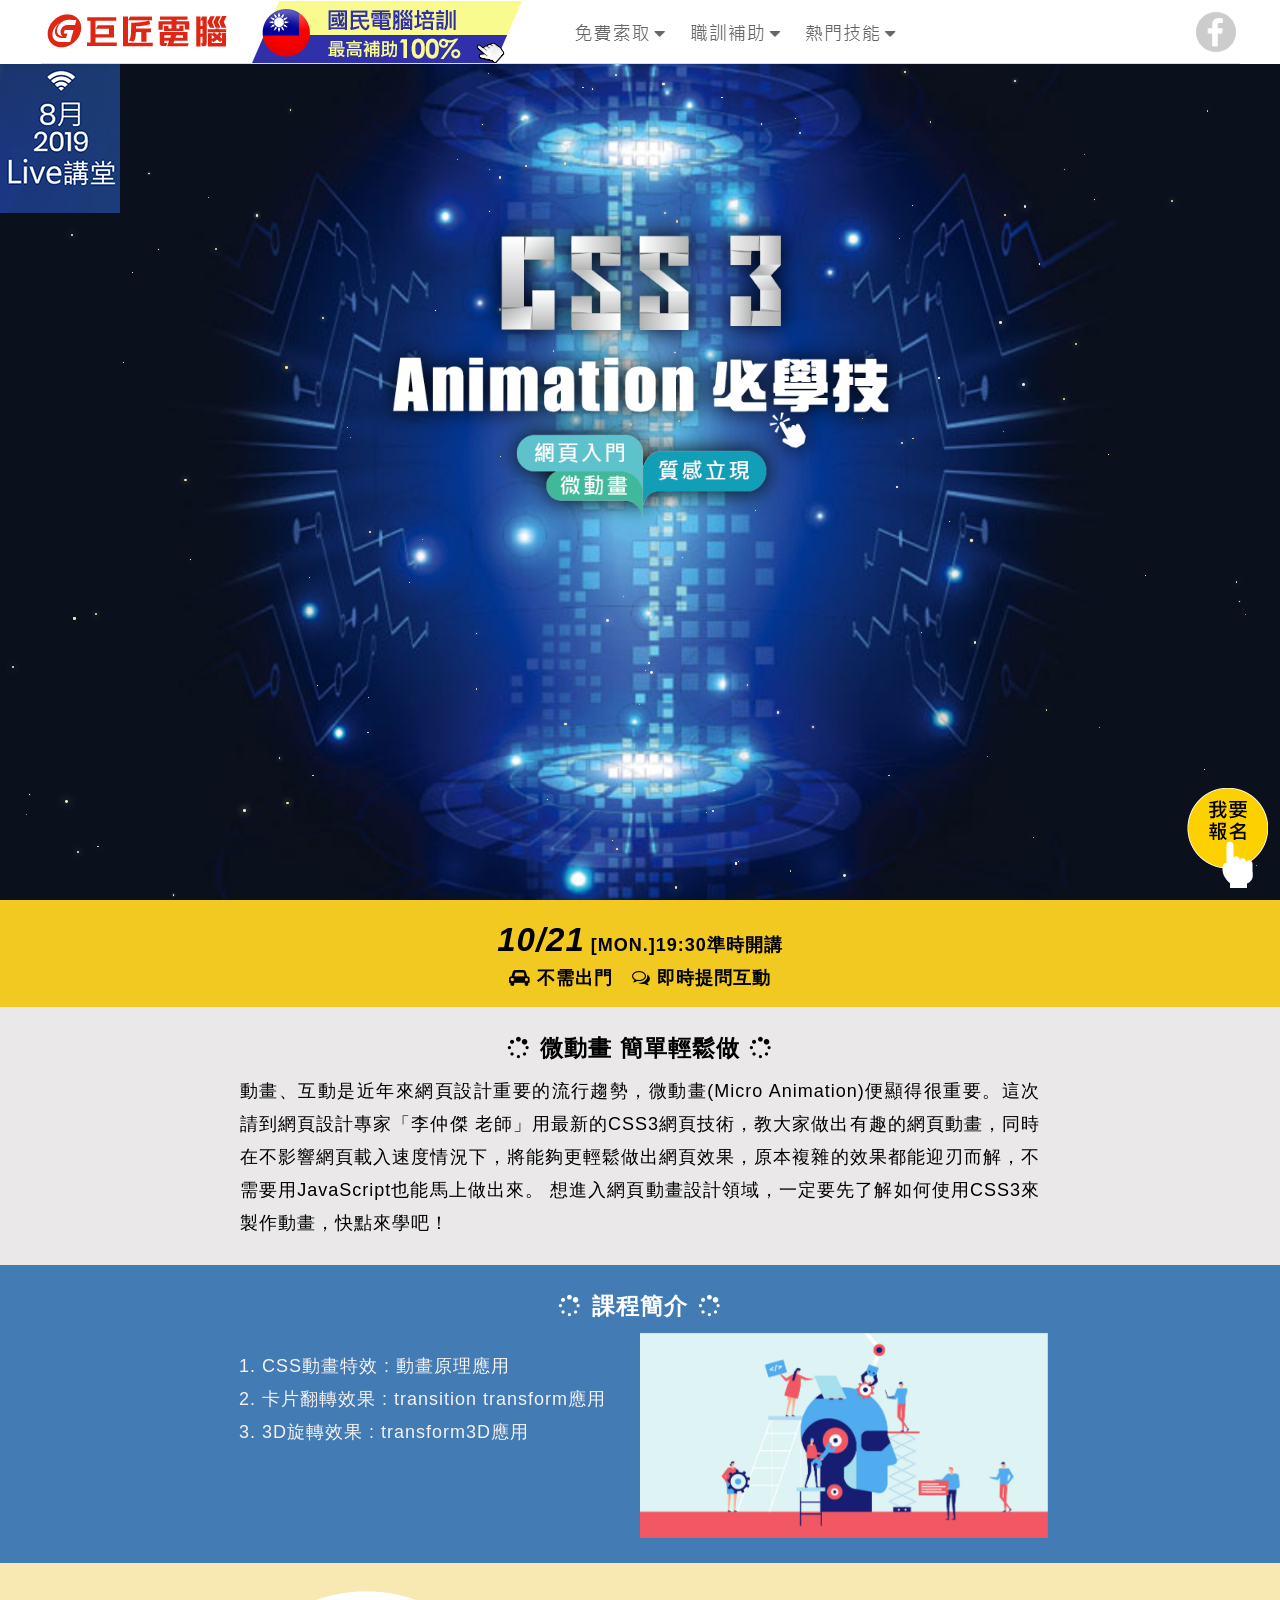
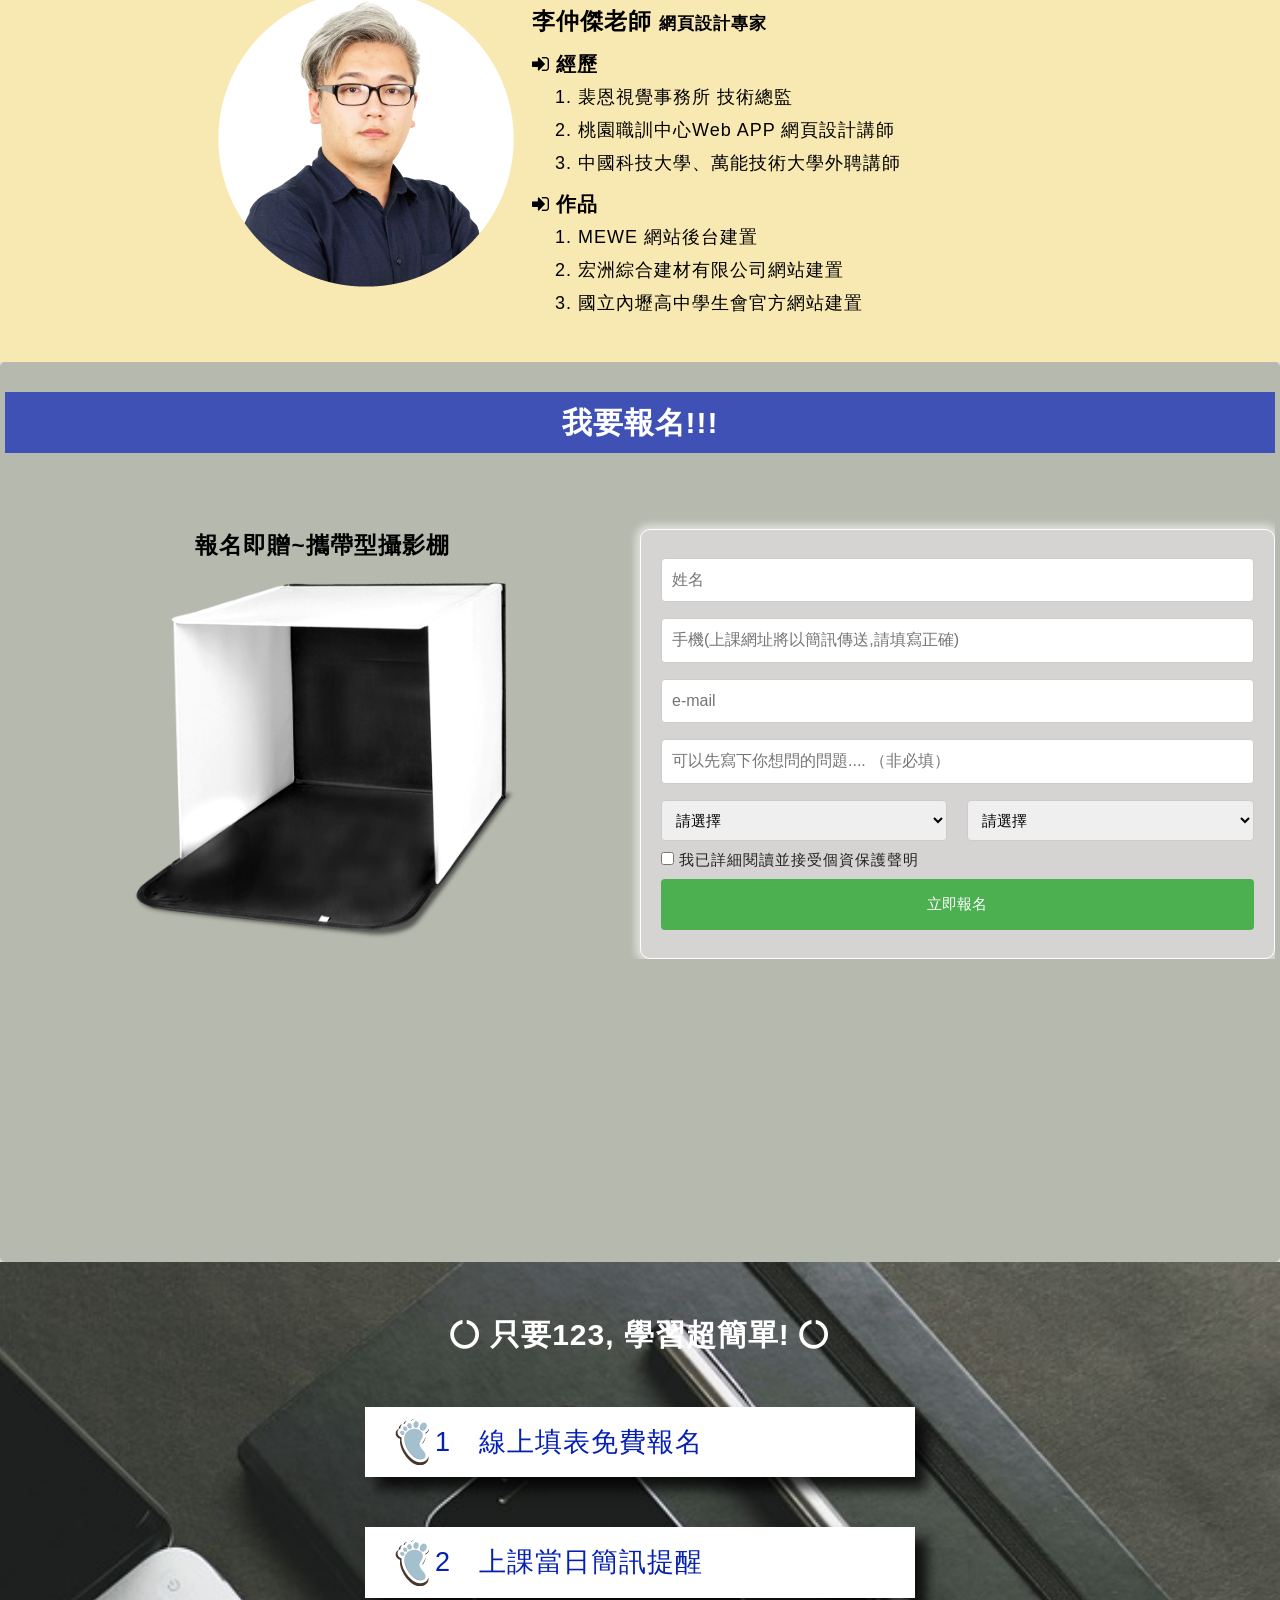
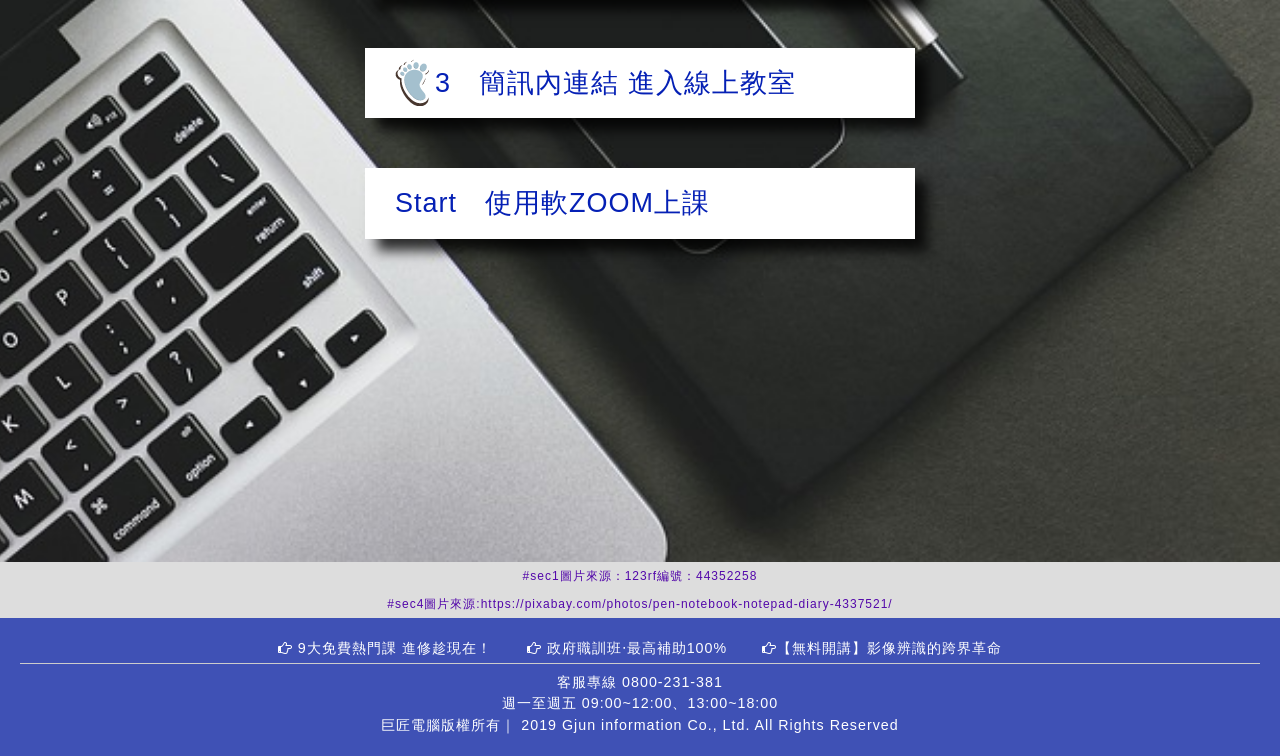
==== commit 1228976f: "live_new11" ====
--- a/index.html
+++ b/index.html
@@ -39,13 +39,13 @@
 
     <section id="sec2a">
       <div class="w800 wow bounceInLeft">
-        <h3 class="w3-center w3-text-blue-grey"><i class="fa fa-spinner fa-spin fa-fw"></i> 微動畫 簡單輕鬆做 <i class="fa fa-spinner fa-spin fa-fw"></i></h3>
+        <h3 class="w3-center w3-text-black"><i class="fa fa-spinner fa-spin fa-fw"></i> 微動畫 簡單輕鬆做 <i class="fa fa-spinner fa-spin fa-fw"></i></h3>
         <p class="w3-justify">動畫、互動是近年來網頁設計重要的流行趨勢，微動畫(Micro Animation)便顯得很重要。這次請到網頁設計專家「李仲傑 老師」用最新的CSS3網頁技術，教大家做出有趣的網頁動畫，同時在不影響網頁載入速度情況下，將能夠更輕鬆做出網頁效果，原本複雜的效果都能迎刃而解，不需要用JavaScript也能馬上做出來。 想進入網頁動畫設計領域，一定要先了解如何使用CSS3來製作動畫，快點來學吧！</p>
       </div>
     </section>
 
     <section id="sec2b">
-      <div class="w800">
+      <div class="w850">
         <h3 class="w3-center"><i class="fa fa-spinner fa-spin fa-fw"></i> 課程簡介 <i class="fa fa-spinner fa-spin fa-fw"></i></h3>
         <div class="wow bounceInLeft rrr pp pb20" style="animation-delay: 0.5s;">
           <ol>
@@ -59,22 +59,21 @@
     </section>
 
     <section id="sec2c">
-      <div class="w800">
+      <div class="w850">
         <img class="wow rollIn rrr pb20" style="animation-delay: 1.5s;" src="img/teacher.png" alt="">
-        <div class="wow bounceInRight test_red2 rrr" style="animation-delay: 1s;">
-          <h5 class="test_red1">李仲傑老師 <span>網頁設計專家</span></h5>
-          <h6 class="pt8 test_red2"><i class="fa fa-sign-in" aria-hidden="true"></i> 經歷</h6>
+        <div class="wow bounceInRight w3-text-black rrr" style="animation-delay: 1s;">
+          <h5 class="w3-text-black">李仲傑老師 <span>網頁設計專家</span></h5>
+          <h6 class="pt8 w3-text-black"><i class="fa fa-sign-in" aria-hidden="true"></i> 經歷</h6>
           <ol class="w3-margin-left">
             <li>裴恩視覺事務所 技術總監</li>
             <li>桃園職訓中心Web APP 網頁設計講師</li>
             <li>中國科技大學、萬能技術大學外聘講師</li>
           </ol>
-          <h6 class="pt8 test_red2"><i class="fa fa-sign-in" aria-hidden="true"></i> 作品</h6>
+          <h6 class="pt8 w3-text-black"><i class="fa fa-sign-in" aria-hidden="true"></i> 作品</h6>
           <ol class="w3-margin-left">
             <li>MEWE 網站後台建置</li>
             <li>宏洲綜合建材有限公司網站建置</li>
             <li>國立內壢高中學生會官方網站建置</li>
-            <li>日鼎地板網站建置</li>
           </ol>
         </div>
       </div>
@@ -83,19 +82,19 @@
     <section id="sec3">
       <div class="w1300">
         <h2 class="w3-container w3-indigo w3-center w3-padding w3-margin-bottom">我要報名!!!</h2>
-        <div class="w3-col l6 s12 wow bounceInLeft">
+        <div class="w3-col l6 s12 wow bounceInLeft pt60">
           <h4>報名即贈~攜帶型攝影棚</h4>
           <img src="img/studio.png" alt="">
         </div>
 
-        <div class="w3-col l6 s12 wow bounceInRight" style="animation-delay: 1s;">
+        <div class="w3-col l6 s12 wow bounceInRight pt60" style="animation-delay: 1s;">
           <form id="form1" name="form1" method="POST" action="">
             <input type="text" name="name" placeholder="姓名">
             <input type="text" name="mobile" placeholder="手機(上課網址將以簡訊傳送,請填寫正確)">
             <input type="text" name="email" placeholder="e-mail">
             <input type="text" name="email" placeholder="可以先寫下你想問的問題.... （非必填）">
 
-            <div id="CITY" class="w3-col l6 s12">
+            <div id="CITY" class="w3-col l6 s12 pr10">
               <select name="ddlcity1" onchange="javascript:setTimeout(&#39;__doPostBack(\&#39;ddlcity1\&#39;,\&#39;\&#39;)&#39;, 0)" id="ddlcity1" class="INP_A INP_B">
                 <option selected="selected" value="0">請選擇</option>
                 <option value="01">基隆市</option>
@@ -123,7 +122,7 @@
               </select>
             </div>
 
-            <div id="SCHOOL" class="w3-col l6 s12">
+            <div id="SCHOOL" class="w3-col l6 s12 pl10">
               <select name="ddlcity2" id="ddlcity2" class="INP_A INP_B">
                 <option value="0">請選擇</option>
               </select>
--- a/css/layout.css
+++ b/css/layout.css
@@ -13,16 +13,20 @@
 
 /*公用設計*/
 .w_content{ max-width: 1200px; padding: 0 20px; margin: 0 auto; }
-.w1300, .w1200, .w800, .w600{ margin: 0 auto; position: relative; overflow: hidden; }
+.w1300,.w1200,.w850,.w800,.w600{ margin: 0 auto; position: relative; overflow: hidden; }
 .w1300{ max-width: 1300px; }
 .w1200{ max-width: 1200px; }
+.w850{ max-width: 850px; }
 .w800{ max-width: 800px; }
 .w600{ max-width: 600px; }
 .pt8{ padding-top: 8px; }
 .pt16{ padding-top: 16px; }
+.pt60{ padding-top: 60px; }
 .pb8{ padding-bottom: 8px; }
 .pb16{ padding-bottom: 16px; }
 .pb20{ padding-bottom: 20px; }
+.pr10{ padding-right: 10px; }
+.pl10{ padding-left: 10px; }
 .test_blue1{ color: #0c0955; }
 .test_red1{ color: #600a16; }
 .test_red2{ color: #952233; }
@@ -36,7 +40,7 @@
   transform: translateY(-50vh); }
 h2{ font-size: 1.65rem; padding: 50px 0 0; }
 h3{ font-size: 1.3rem; padding-bottom: 10px; }
-h4{ font-size: 1.5rem; text-align: center; color: #952233; }
+h4{ font-size: 1.5rem; text-align: center; color: #000; }
 h5{ font-size: 1.5rem; text-align: left; }
 h6{ font-size: 1.3rem; }
 .rrr>ol{ padding-left: 30px; }
@@ -58,12 +62,13 @@
   border-radius: 50%; transition: 100s linear; }
 
 /* sec2 */
-.sec2{ background: #f2c921; color: #952233; font-size: 1.2rem; font-weight: bold;
+.sec2{ background: #f2c921; color: #000; font-size: 1.2rem; font-weight: bold;
   box-shadow: 0 4px 4px #600a16; padding: 15px 0; }
 .sec2 span{ font-size: 2.2rem; font-style: italic; }
+
 #sec2a,#sec2b,#sec2c{ overflow: hidden; width: 100%; padding: 5%; font-size: 1.2rem; 
   line-height: 2.2rem; letter-spacing: 1px; }
-#sec2a{ background: #eae8e8; color: #082472; }
+#sec2a{ background: #eae8e8; color: #000; }
 #sec2b{ background: #437bb4; color: #f4f2f2; }
 #sec2c{ background: #f8e8b1; color: #fff; }
 #sec2b img,#sec2c img{ width: 90%; display: block; margin: auto; }
@@ -76,7 +81,7 @@
 .rrr span{ font-size: 1.1rem; }
 
 /* sec3 */
-#sec3{ background: #b6b9ad; }
+#sec3{ background: #b6b9ad; border-radius: 5px; padding: 30px 5px; }
 #sec3 form{ border: 1px solid #fff; border-radius: 10px; padding: 20px;
   background: #d6d3d3; box-shadow: 0px 0px 7px 5px rgba(255, 255, 255, 0.5); }
 input[type=text], select { width: 100%; padding: 10px; margin: 8px 0; display: inline-block;
@@ -84,7 +89,10 @@
 input[type=submit] { width: 100%; background-color: #4CAF50; color: white; padding: 14px 20px;
   margin: 8px 0; border: none; border-radius: 4px; cursor: pointer; }
 input[type=submit]:hover { background-color: #45a049; }
-#sec3 div { border-radius: 5px; background-color: #b6b9ad; padding: 15px 5px; }
+::-webkit-input-placeholder { font-size: 16px; }
+::-moz-placeholder { font-size: 16px; }
+:-ms-input-placeholder { font-size: 16px; }
+:-moz-placeholder { font-size: 16px; }
 #sec3 img{ display: block; max-width: 450px; width: 100%; padding: 0 20px; margin: 0 auto; }
 
 /* sec4 */
@@ -117,8 +125,9 @@
   h3{ font-size: 1.5rem; }
   #sec1 .icon1{ max-width: 120px; }
   #sec2a,#sec2b,#sec2c{ overflow: hidden; padding: 25px 20px; width: auto; }
-  #sec2b img,#sec2c img{ max-width: 300px; }
-  .rrr{ float: left; width: 48%; margin: 1%; }
+  #sec2b img{ width: 48%; }
+  #sec2c img{ max-width: 300px; }
+  .rrr{ float: left; width: 46%; margin: 2%; }
   #sec4 a{ font-size: 1.8rem; }
 }
 @media(min-width:1000px){
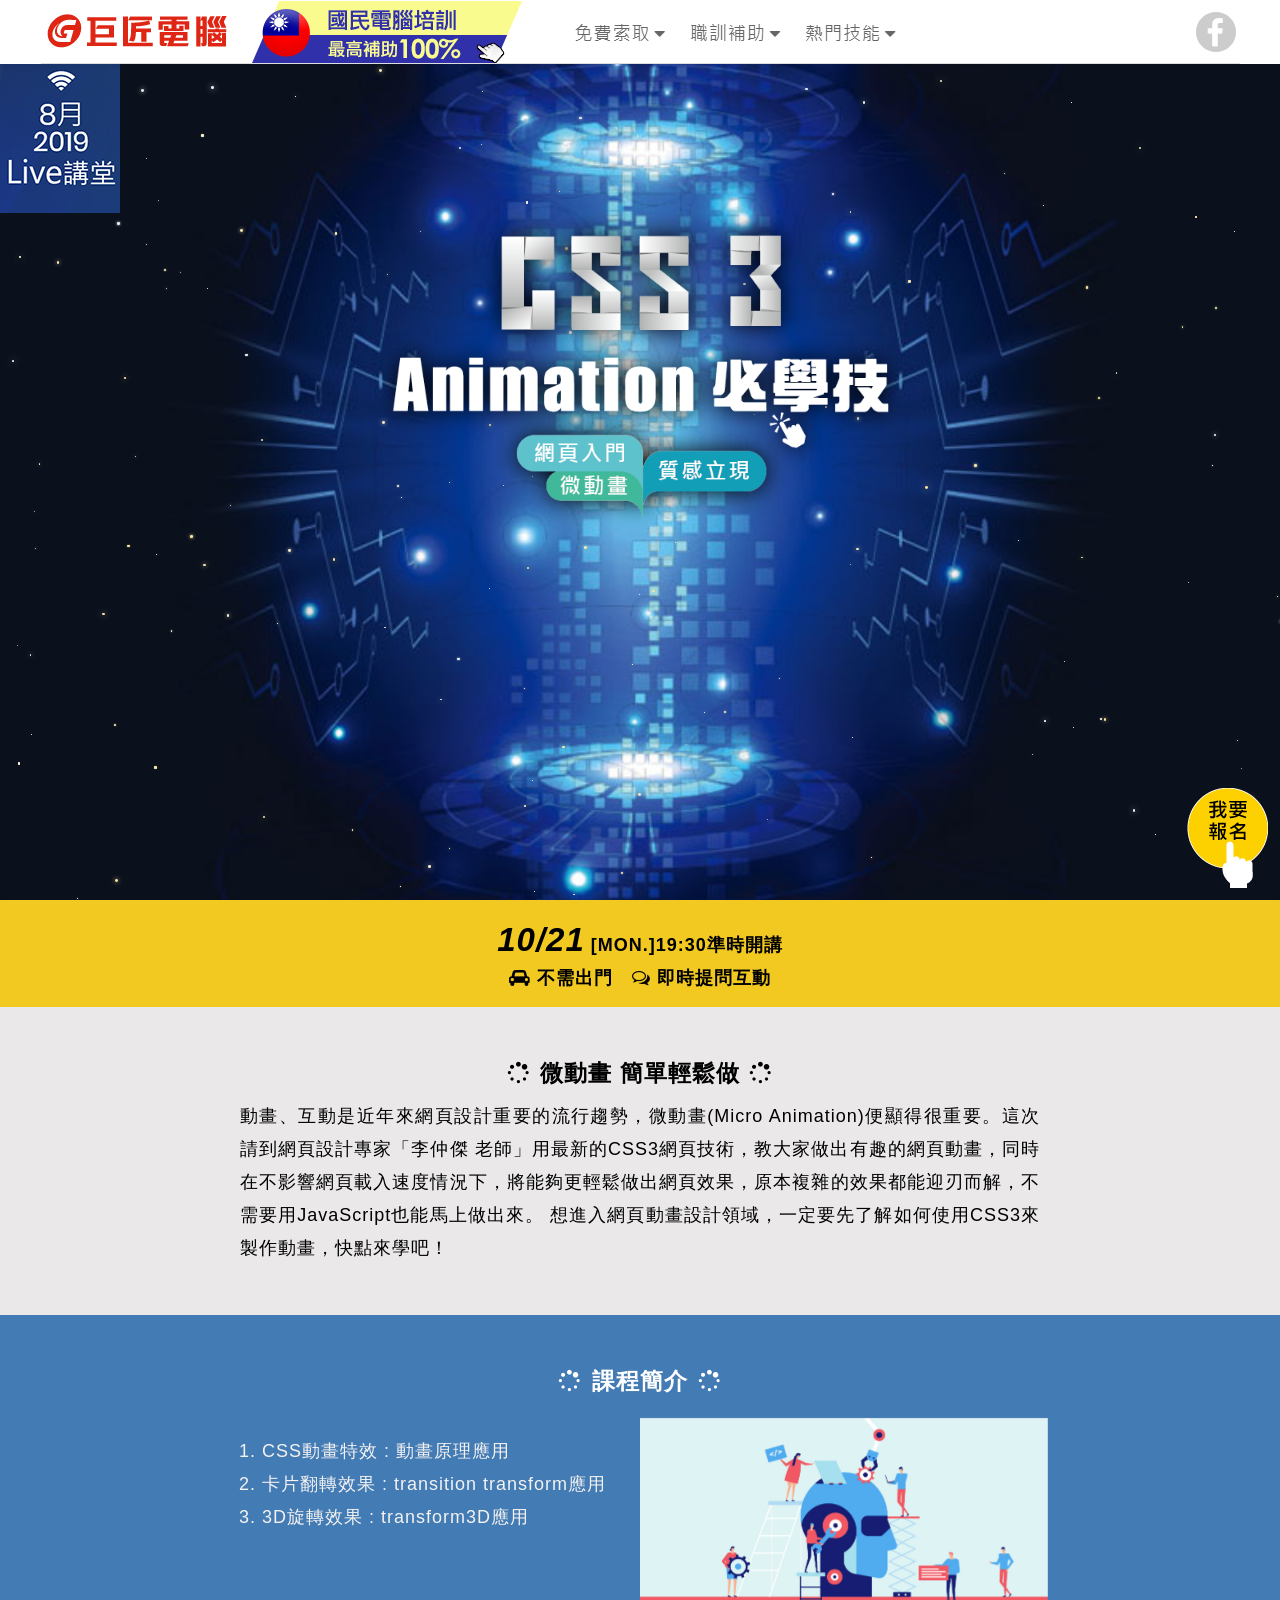
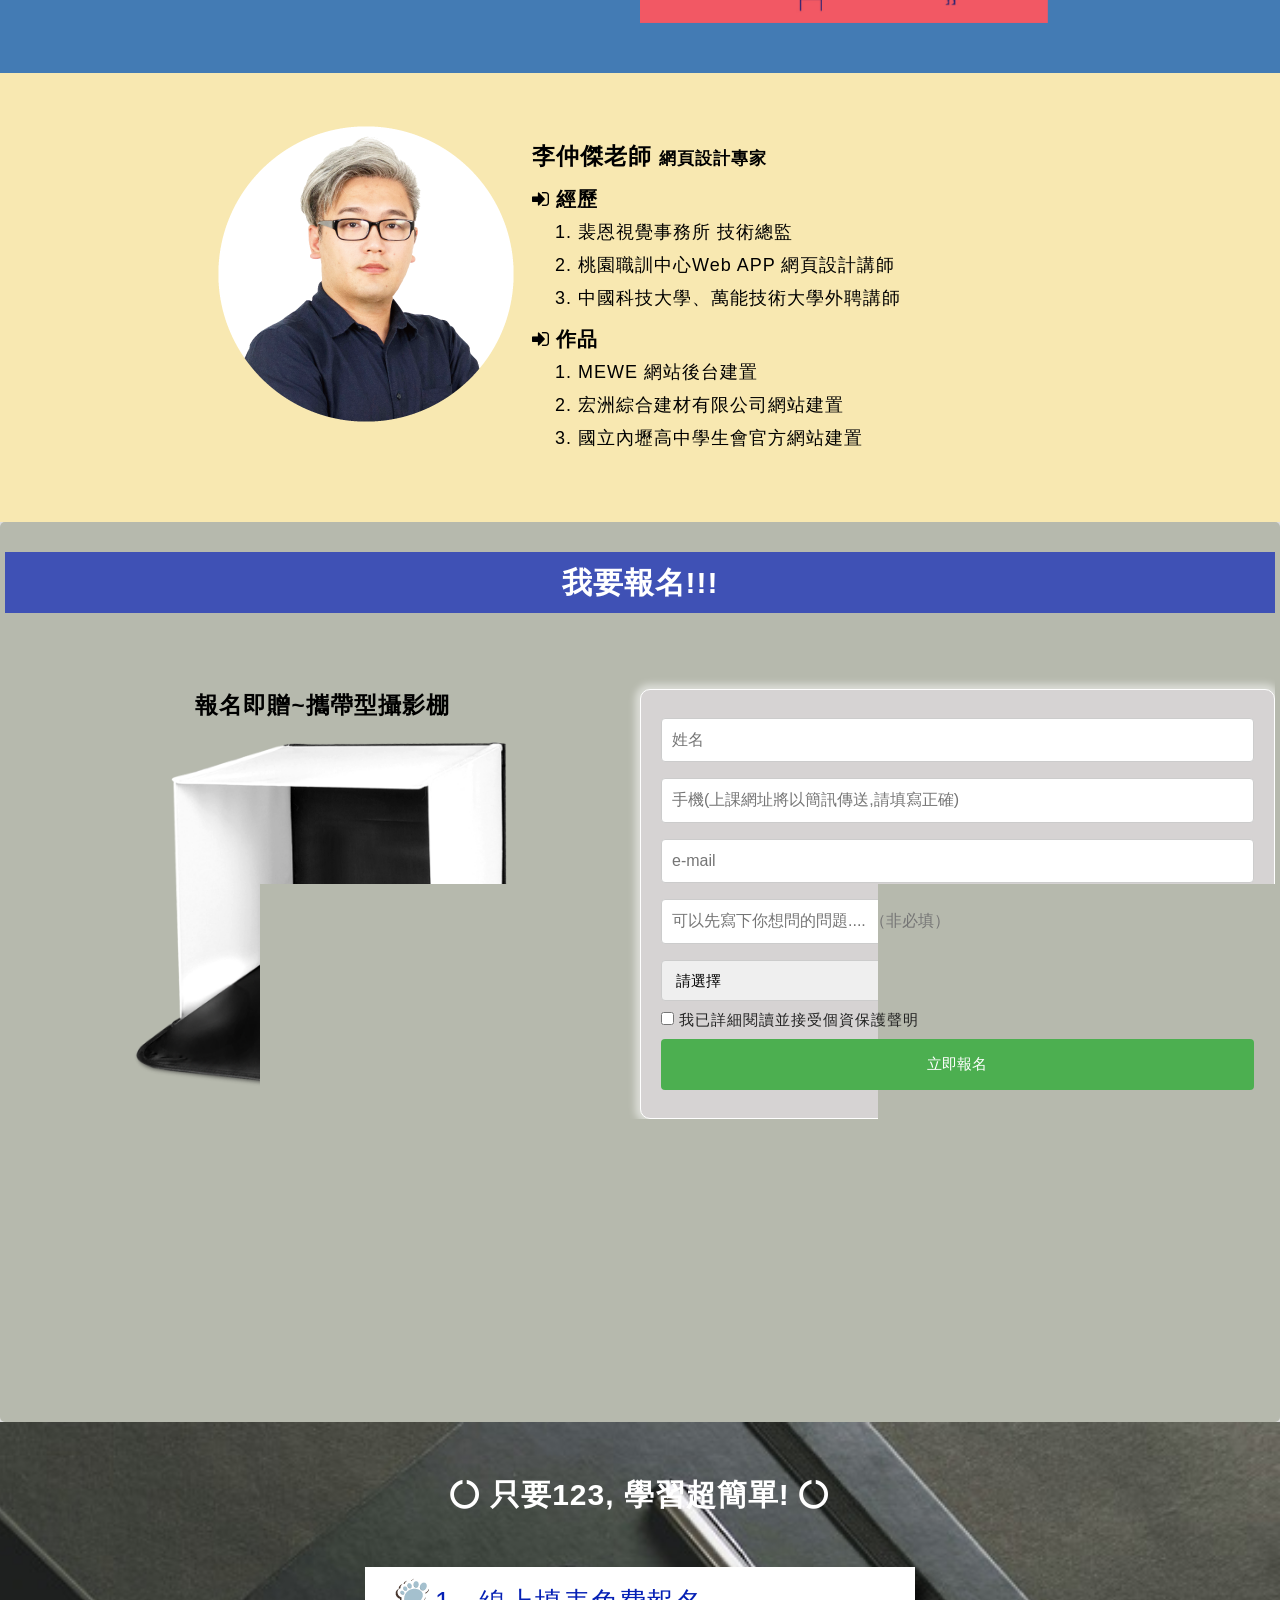
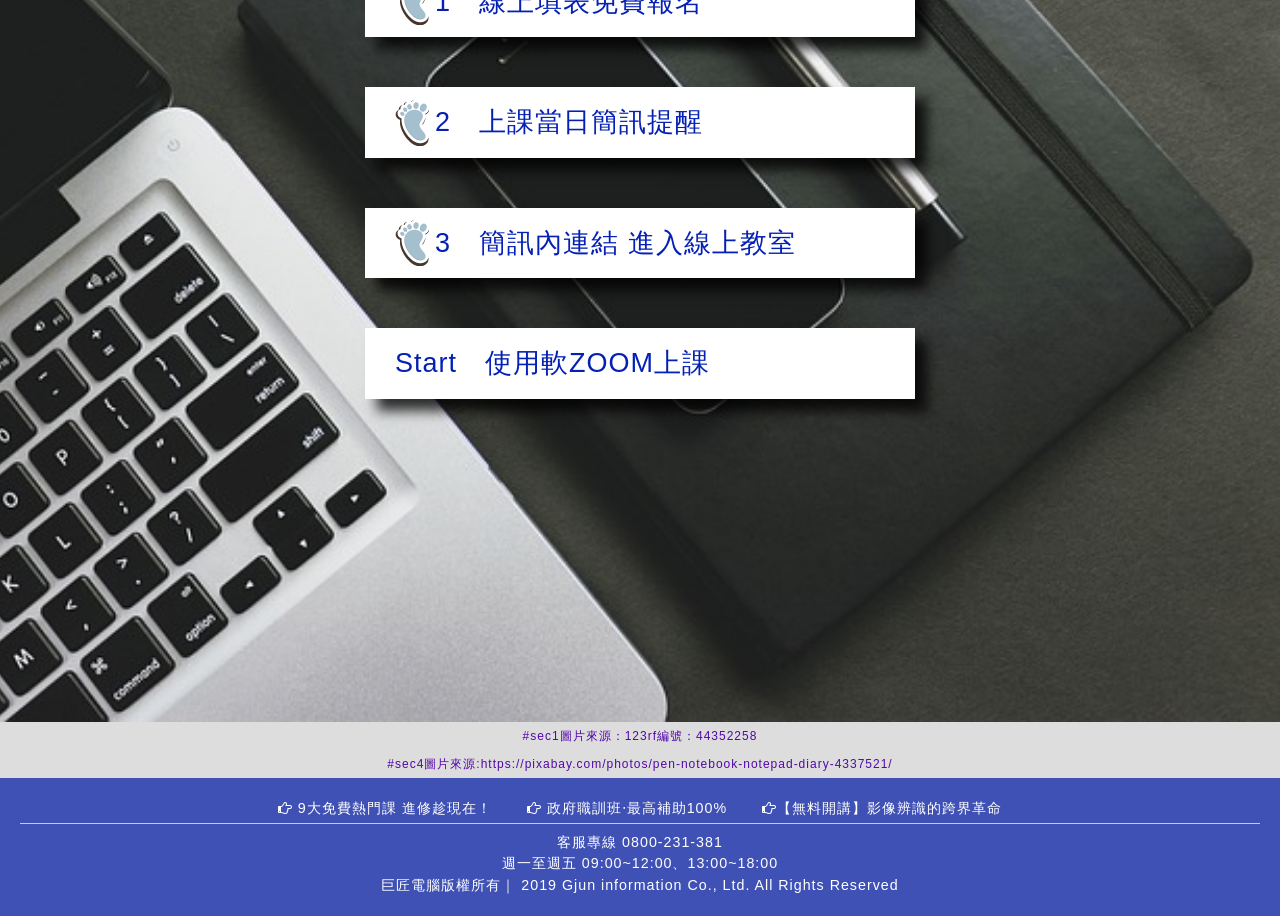
==== commit fb65a2bb: "live_new12" ====
--- a/index.html
+++ b/index.html
@@ -46,7 +46,7 @@
 
     <section id="sec2b">
       <div class="w850">
-        <h3 class="w3-center"><i class="fa fa-spinner fa-spin fa-fw"></i> 課程簡介 <i class="fa fa-spinner fa-spin fa-fw"></i></h3>
+        <h3 class="w3-center pb20"><i class="fa fa-spinner fa-spin fa-fw"></i> 課程簡介 <i class="fa fa-spinner fa-spin fa-fw"></i></h3>
         <div class="wow bounceInLeft rrr pp pb20" style="animation-delay: 0.5s;">
           <ol>
             <li>CSS動畫特效 : 動畫原理應用</li>
--- a/css/layout.css
+++ b/css/layout.css
@@ -72,10 +72,6 @@
 #sec2b{ background: #437bb4; color: #f4f2f2; }
 #sec2c{ background: #f8e8b1; color: #fff; }
 #sec2b img,#sec2c img{ width: 90%; display: block; margin: auto; }
-/*
-#sec2b .pp::before{ content:''; width: 0; height: 100%; display: inline-block; 
-vertical-align: middle; }
-*/
 .rrr{ margin: auto; }
 .rrr p, .rrr ol, .rrr li{ font-size: 1.2rem; }
 .rrr span{ font-size: 1.1rem; }
@@ -124,7 +120,7 @@
   h2{ font-size: 2rem; }
   h3{ font-size: 1.5rem; }
   #sec1 .icon1{ max-width: 120px; }
-  #sec2a,#sec2b,#sec2c{ overflow: hidden; padding: 25px 20px; width: auto; }
+  #sec2a,#sec2b,#sec2c{ overflow: hidden; padding: 50px 20px; width: auto; }
   #sec2b img{ width: 48%; }
   #sec2c img{ max-width: 300px; }
   .rrr{ float: left; width: 46%; margin: 2%; }
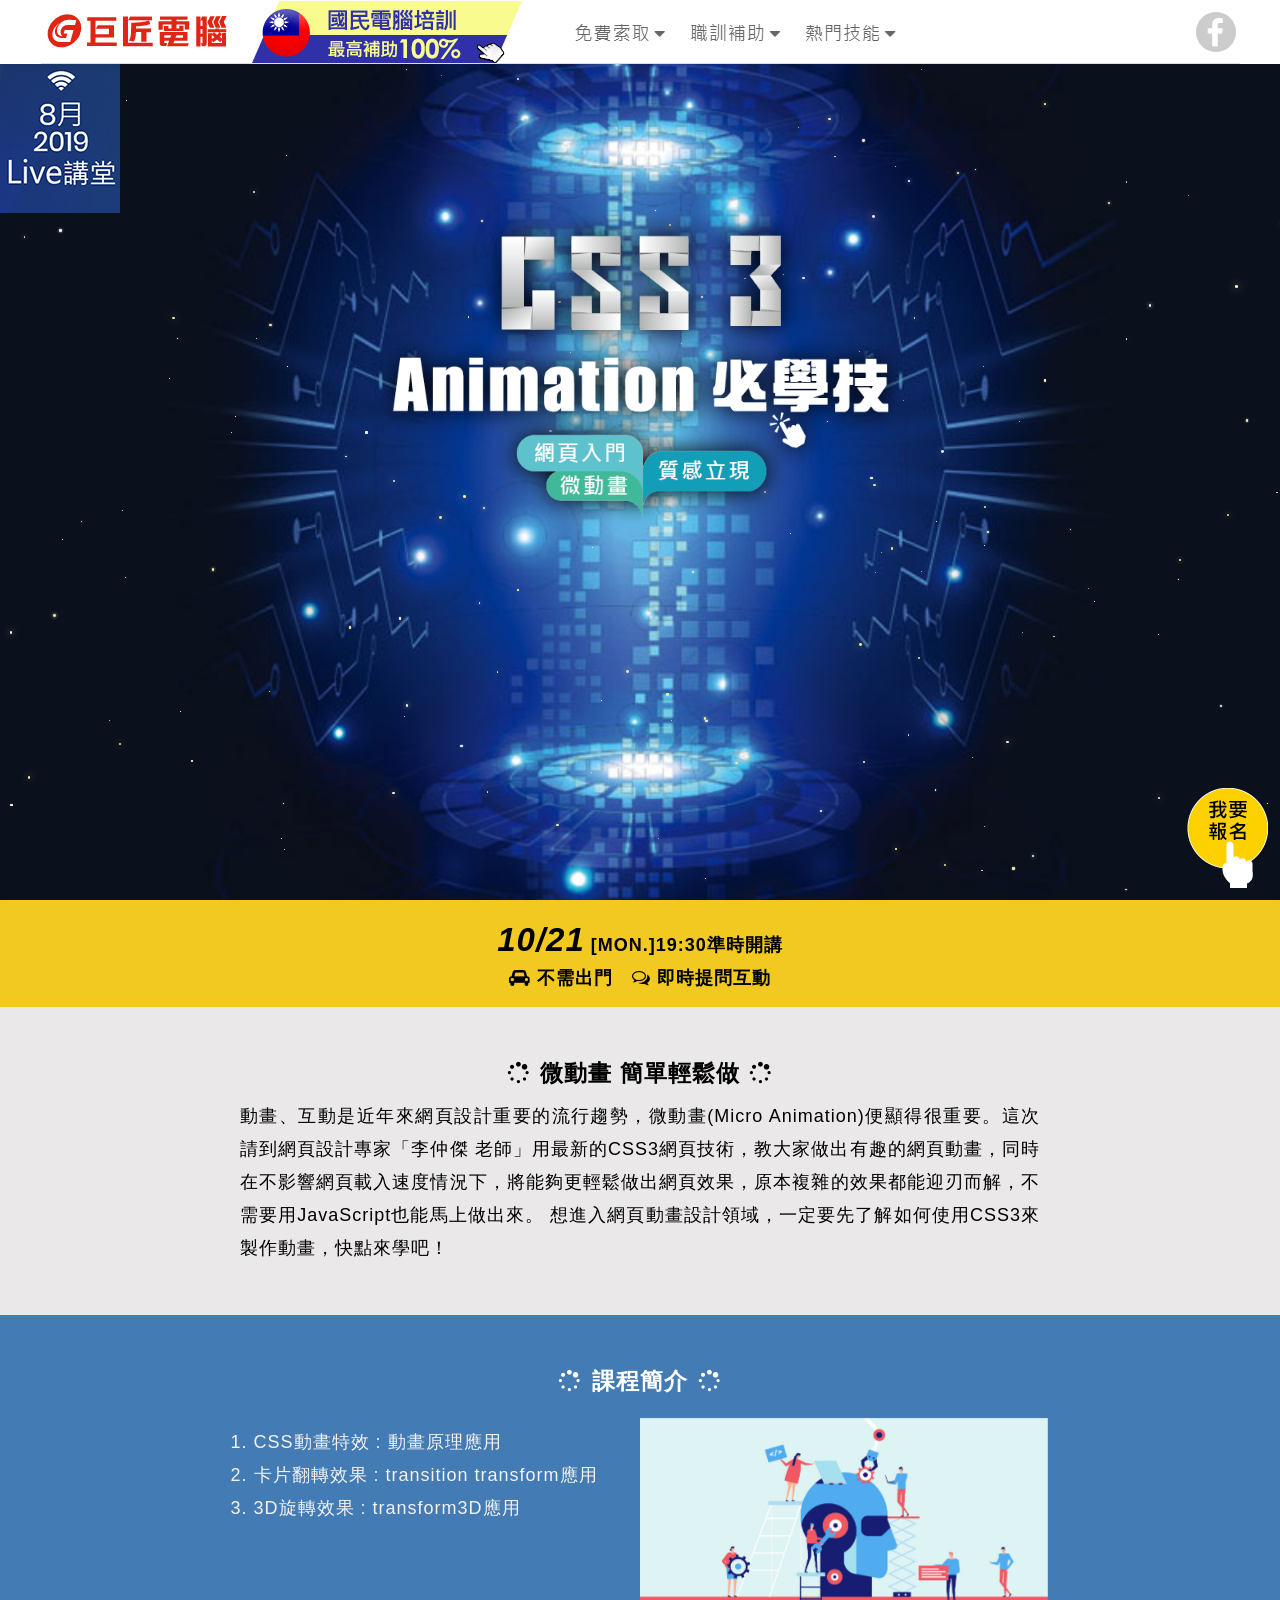
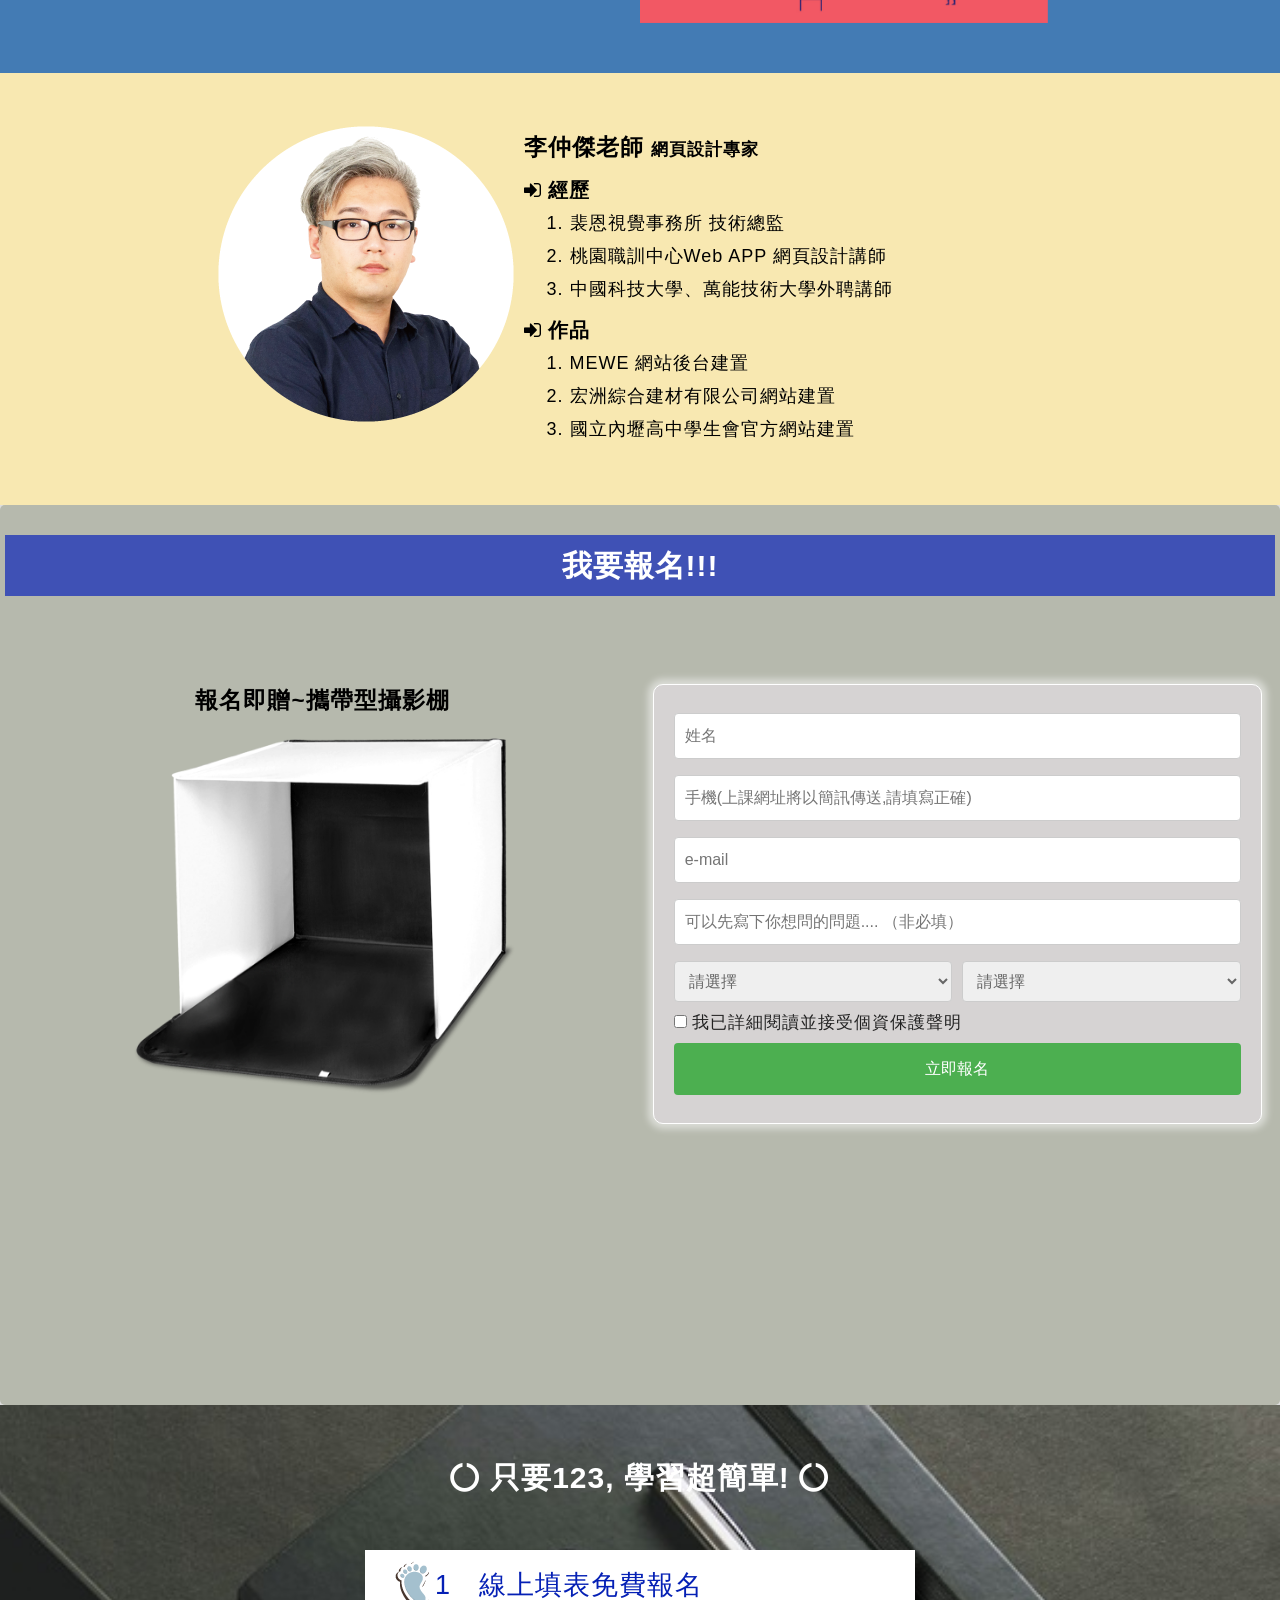
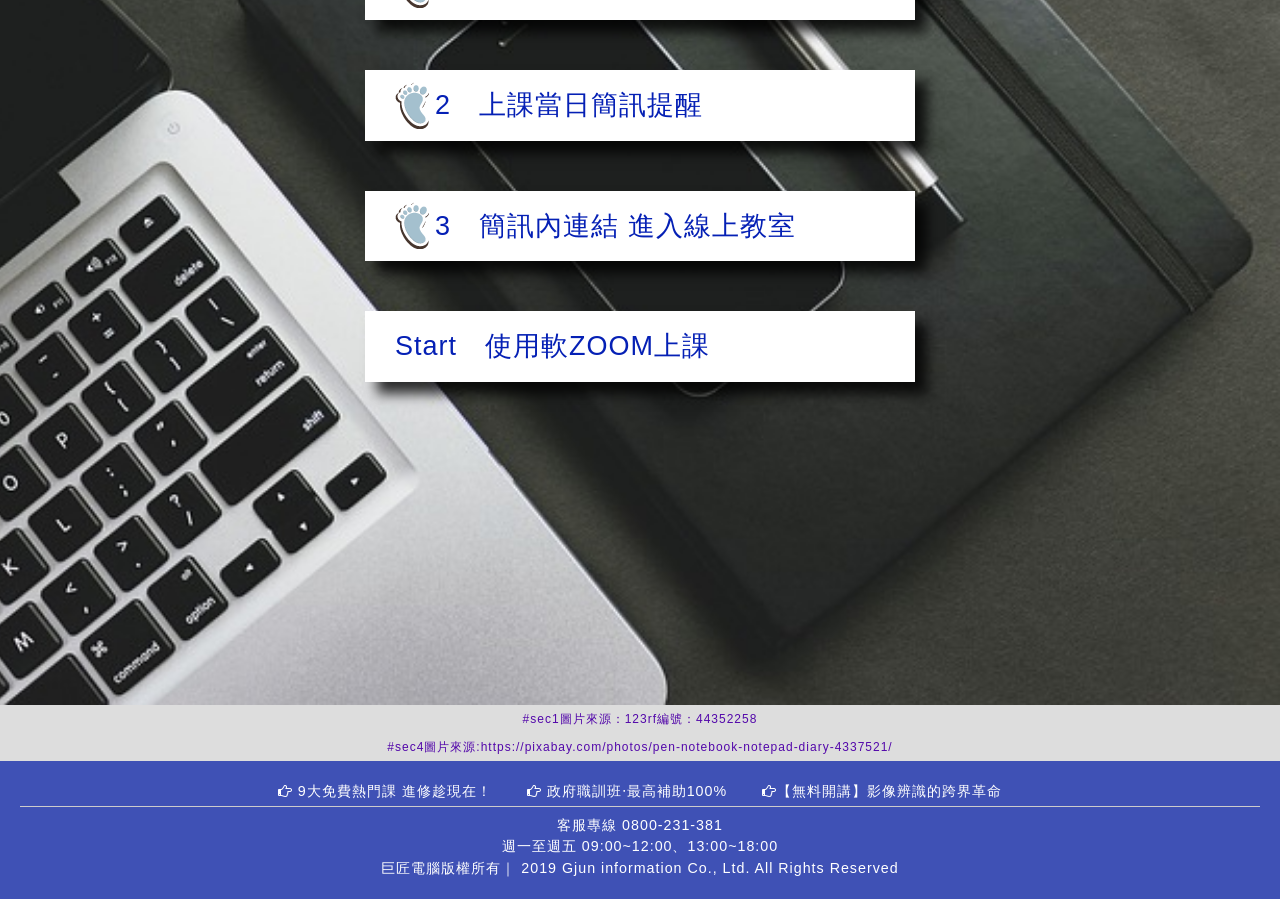
==== commit 9855af71: "live_new13" ====
--- a/index.html
+++ b/index.html
@@ -82,19 +82,19 @@
     <section id="sec3">
       <div class="w1300">
         <h2 class="w3-container w3-indigo w3-center w3-padding w3-margin-bottom">我要報名!!!</h2>
-        <div class="w3-col l6 s12 wow bounceInLeft pt60">
+        <div class="wow bounceInLeft pt60 rrr">
           <h4>報名即贈~攜帶型攝影棚</h4>
           <img src="img/studio.png" alt="">
         </div>
 
-        <div class="w3-col l6 s12 wow bounceInRight pt60" style="animation-delay: 1s;">
+        <div class="wow bounceInRight pt60 rrr" style="animation-delay: 1s;">
           <form id="form1" name="form1" method="POST" action="">
             <input type="text" name="name" placeholder="姓名">
             <input type="text" name="mobile" placeholder="手機(上課網址將以簡訊傳送,請填寫正確)">
             <input type="text" name="email" placeholder="e-mail">
             <input type="text" name="email" placeholder="可以先寫下你想問的問題.... （非必填）">
 
-            <div id="CITY" class="w3-col l6 s12 pr10">
+            <div id="CITY" class="w3-col l6 s12">
               <select name="ddlcity1" onchange="javascript:setTimeout(&#39;__doPostBack(\&#39;ddlcity1\&#39;,\&#39;\&#39;)&#39;, 0)" id="ddlcity1" class="INP_A INP_B">
                 <option selected="selected" value="0">請選擇</option>
                 <option value="01">基隆市</option>
@@ -122,7 +122,7 @@
               </select>
             </div>
 
-            <div id="SCHOOL" class="w3-col l6 s12 pl10">
+            <div id="SCHOOL" class="w3-col l6 s12">
               <select name="ddlcity2" id="ddlcity2" class="INP_A INP_B">
                 <option value="0">請選擇</option>
               </select>
--- a/css/layout.css
+++ b/css/layout.css
@@ -78,12 +78,10 @@
 
 /* sec3 */
 #sec3{ background: #b6b9ad; border-radius: 5px; padding: 30px 5px; }
-#sec3 form{ border: 1px solid #fff; border-radius: 10px; padding: 20px;
+#sec3 form{ border: 1px solid #fff; border-radius: 10px; padding: 20px; font-size: 16px;
   background: #d6d3d3; box-shadow: 0px 0px 7px 5px rgba(255, 255, 255, 0.5); }
-input[type=text], select { width: 100%; padding: 10px; margin: 8px 0; display: inline-block;
-  border: 1px solid #ccc; border-radius: 4px; box-sizing: border-box; }
-input[type=submit] { width: 100%; background-color: #4CAF50; color: white; padding: 14px 20px;
-  margin: 8px 0; border: none; border-radius: 4px; cursor: pointer; }
+input[type=text], select { width: 100%; padding: 10px; margin: 8px 0; display: inline-block; border: 1px solid #ccc; border-radius: 4px; box-sizing: border-box; color: #666; }
+input[type=submit] { width: 100%; background-color: #4CAF50; color: white; padding: 14px 20px; margin: 8px 0; border: none; border-radius: 4px; cursor: pointer; }
 input[type=submit]:hover { background-color: #45a049; }
 ::-webkit-input-placeholder { font-size: 16px; }
 ::-moz-placeholder { font-size: 16px; }
@@ -123,7 +121,9 @@
   #sec2a,#sec2b,#sec2c{ overflow: hidden; padding: 50px 20px; width: auto; }
   #sec2b img{ width: 48%; }
   #sec2c img{ max-width: 300px; }
-  .rrr{ float: left; width: 46%; margin: 2%; }
+  .rrr{ float: left; width: 48%; margin: 1%; }
+  #CITY{ padding-right: 5px; }
+  #SCHOOL { padding-left: 5px; }
   #sec4 a{ font-size: 1.8rem; }
 }
 @media(min-width:1000px){
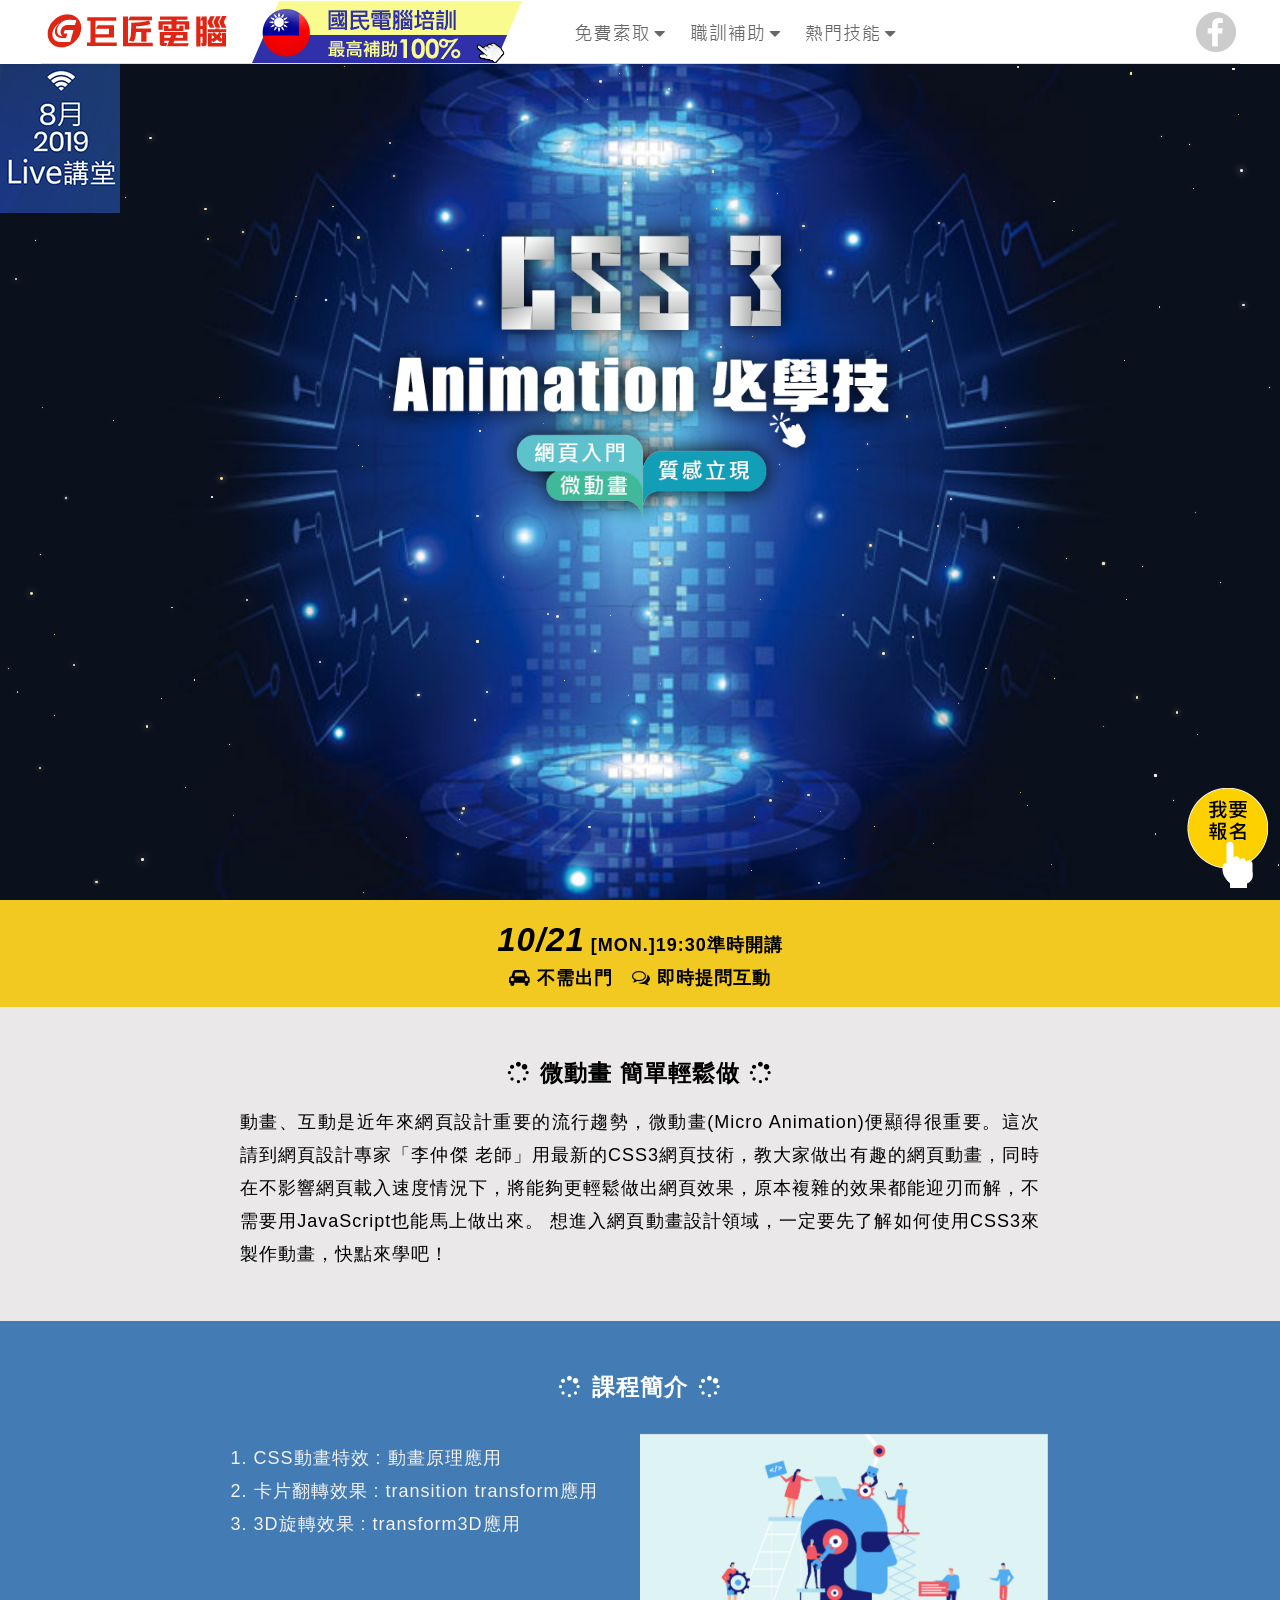
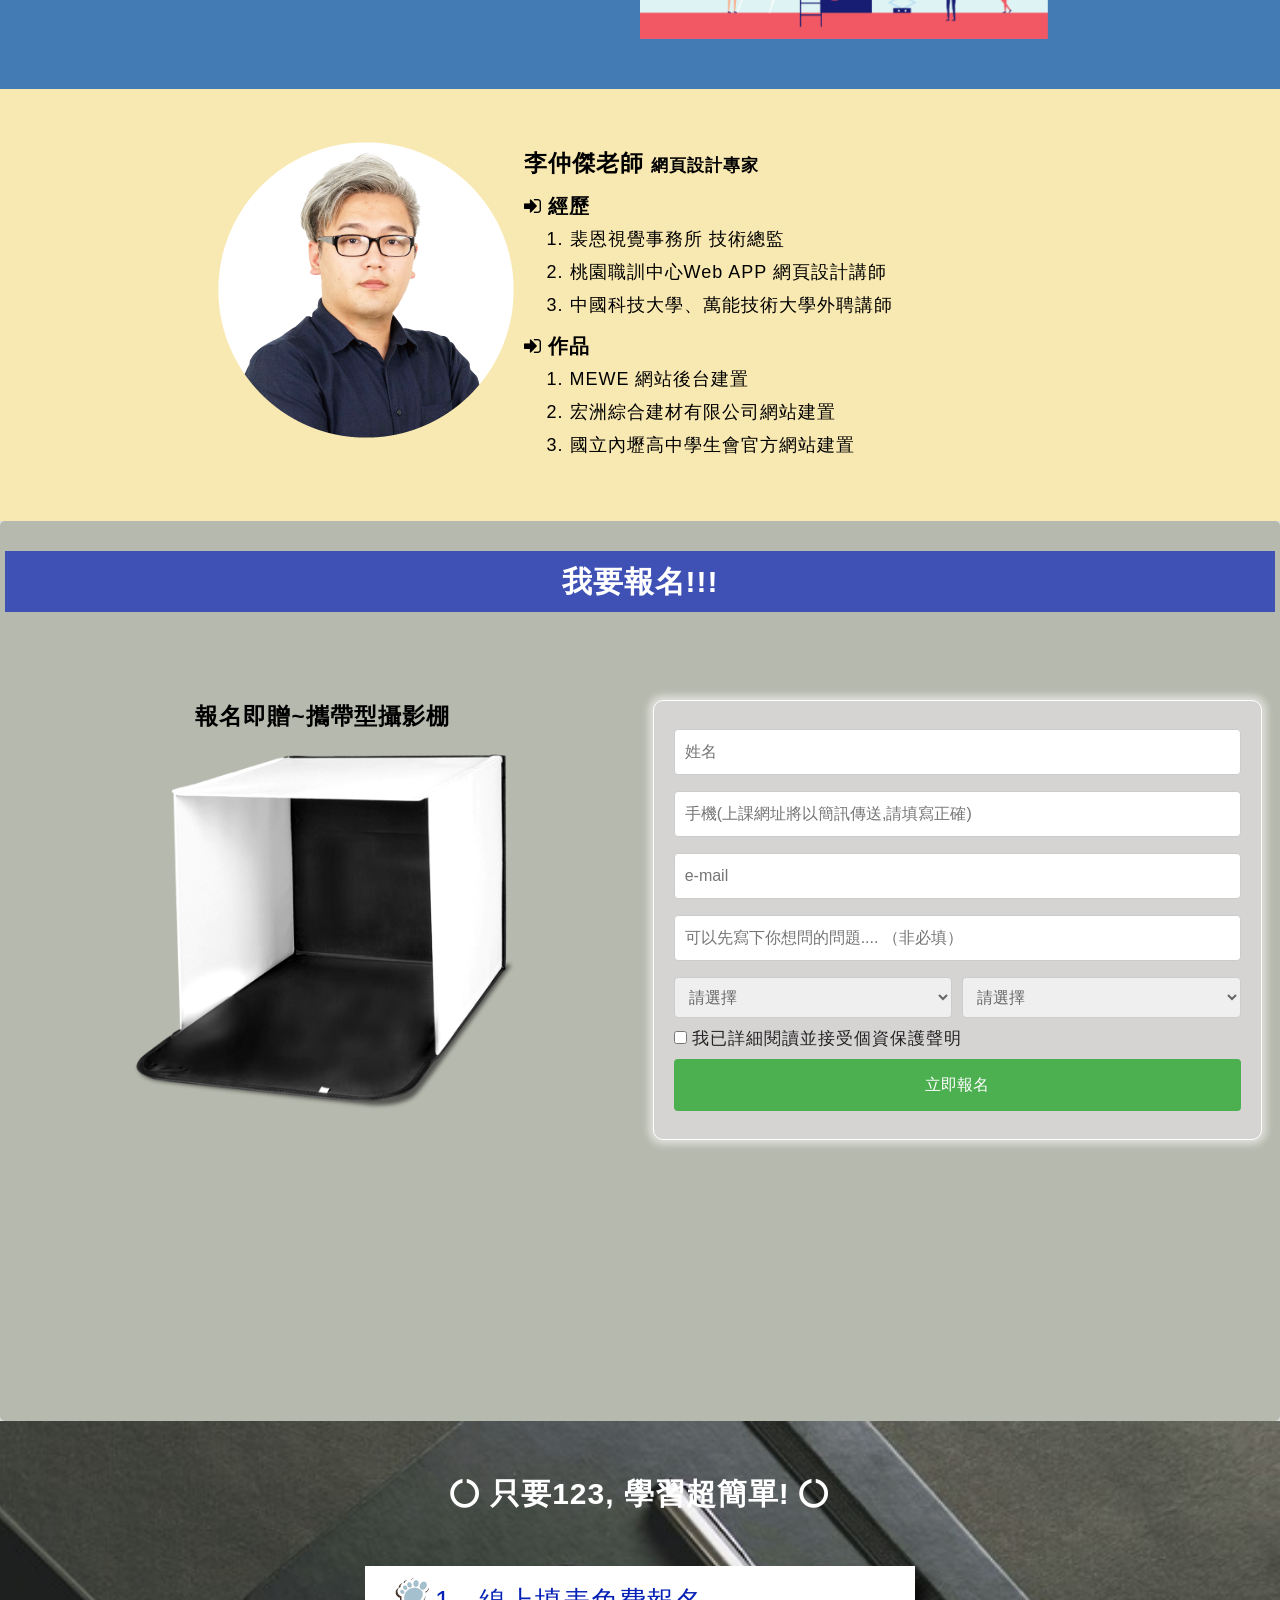
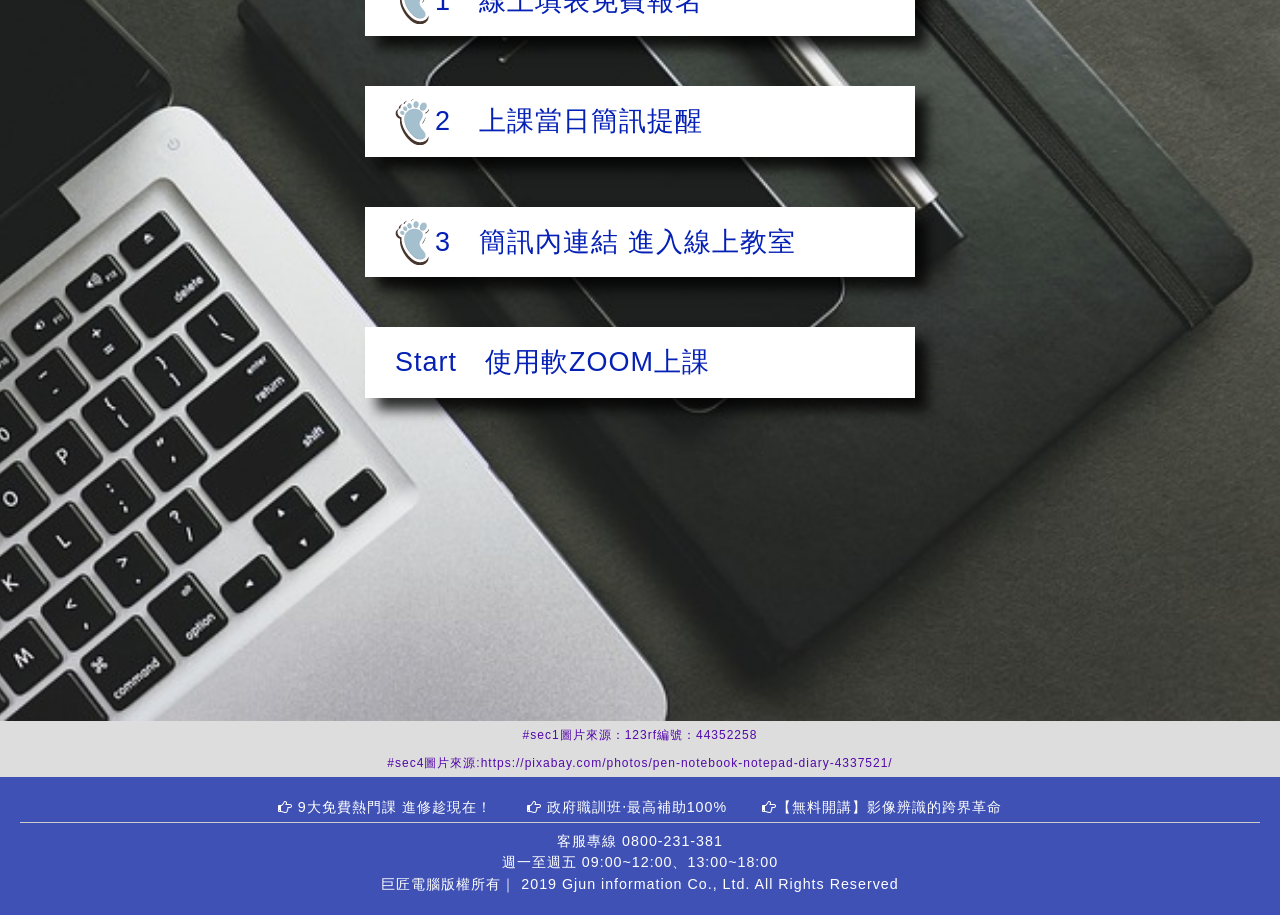
==== commit 868958a5: "live_new14" ====
--- a/index.html
+++ b/index.html
@@ -39,14 +39,14 @@
 
     <section id="sec2a">
       <div class="w800 wow bounceInLeft">
-        <h3 class="w3-center w3-text-black"><i class="fa fa-spinner fa-spin fa-fw"></i> 微動畫 簡單輕鬆做 <i class="fa fa-spinner fa-spin fa-fw"></i></h3>
+        <h3 class="w3-center w3-text-black pb16"><i class="fa fa-spinner fa-spin fa-fw"></i> 微動畫 簡單輕鬆做 <i class="fa fa-spinner fa-spin fa-fw"></i></h3>
         <p class="w3-justify">動畫、互動是近年來網頁設計重要的流行趨勢，微動畫(Micro Animation)便顯得很重要。這次請到網頁設計專家「李仲傑 老師」用最新的CSS3網頁技術，教大家做出有趣的網頁動畫，同時在不影響網頁載入速度情況下，將能夠更輕鬆做出網頁效果，原本複雜的效果都能迎刃而解，不需要用JavaScript也能馬上做出來。 想進入網頁動畫設計領域，一定要先了解如何使用CSS3來製作動畫，快點來學吧！</p>
       </div>
     </section>
 
     <section id="sec2b">
       <div class="w850">
-        <h3 class="w3-center pb20"><i class="fa fa-spinner fa-spin fa-fw"></i> 課程簡介 <i class="fa fa-spinner fa-spin fa-fw"></i></h3>
+        <h3 class="w3-center pb30"><i class="fa fa-spinner fa-spin fa-fw"></i> 課程簡介 <i class="fa fa-spinner fa-spin fa-fw"></i></h3>
         <div class="wow bounceInLeft rrr pp pb20" style="animation-delay: 0.5s;">
           <ol>
             <li>CSS動畫特效 : 動畫原理應用</li>
--- a/css/layout.css
+++ b/css/layout.css
@@ -25,6 +25,7 @@
 .pb8{ padding-bottom: 8px; }
 .pb16{ padding-bottom: 16px; }
 .pb20{ padding-bottom: 20px; }
+.pb30{ padding-bottom: 30px; }
 .pr10{ padding-right: 10px; }
 .pl10{ padding-left: 10px; }
 .test_blue1{ color: #0c0955; }
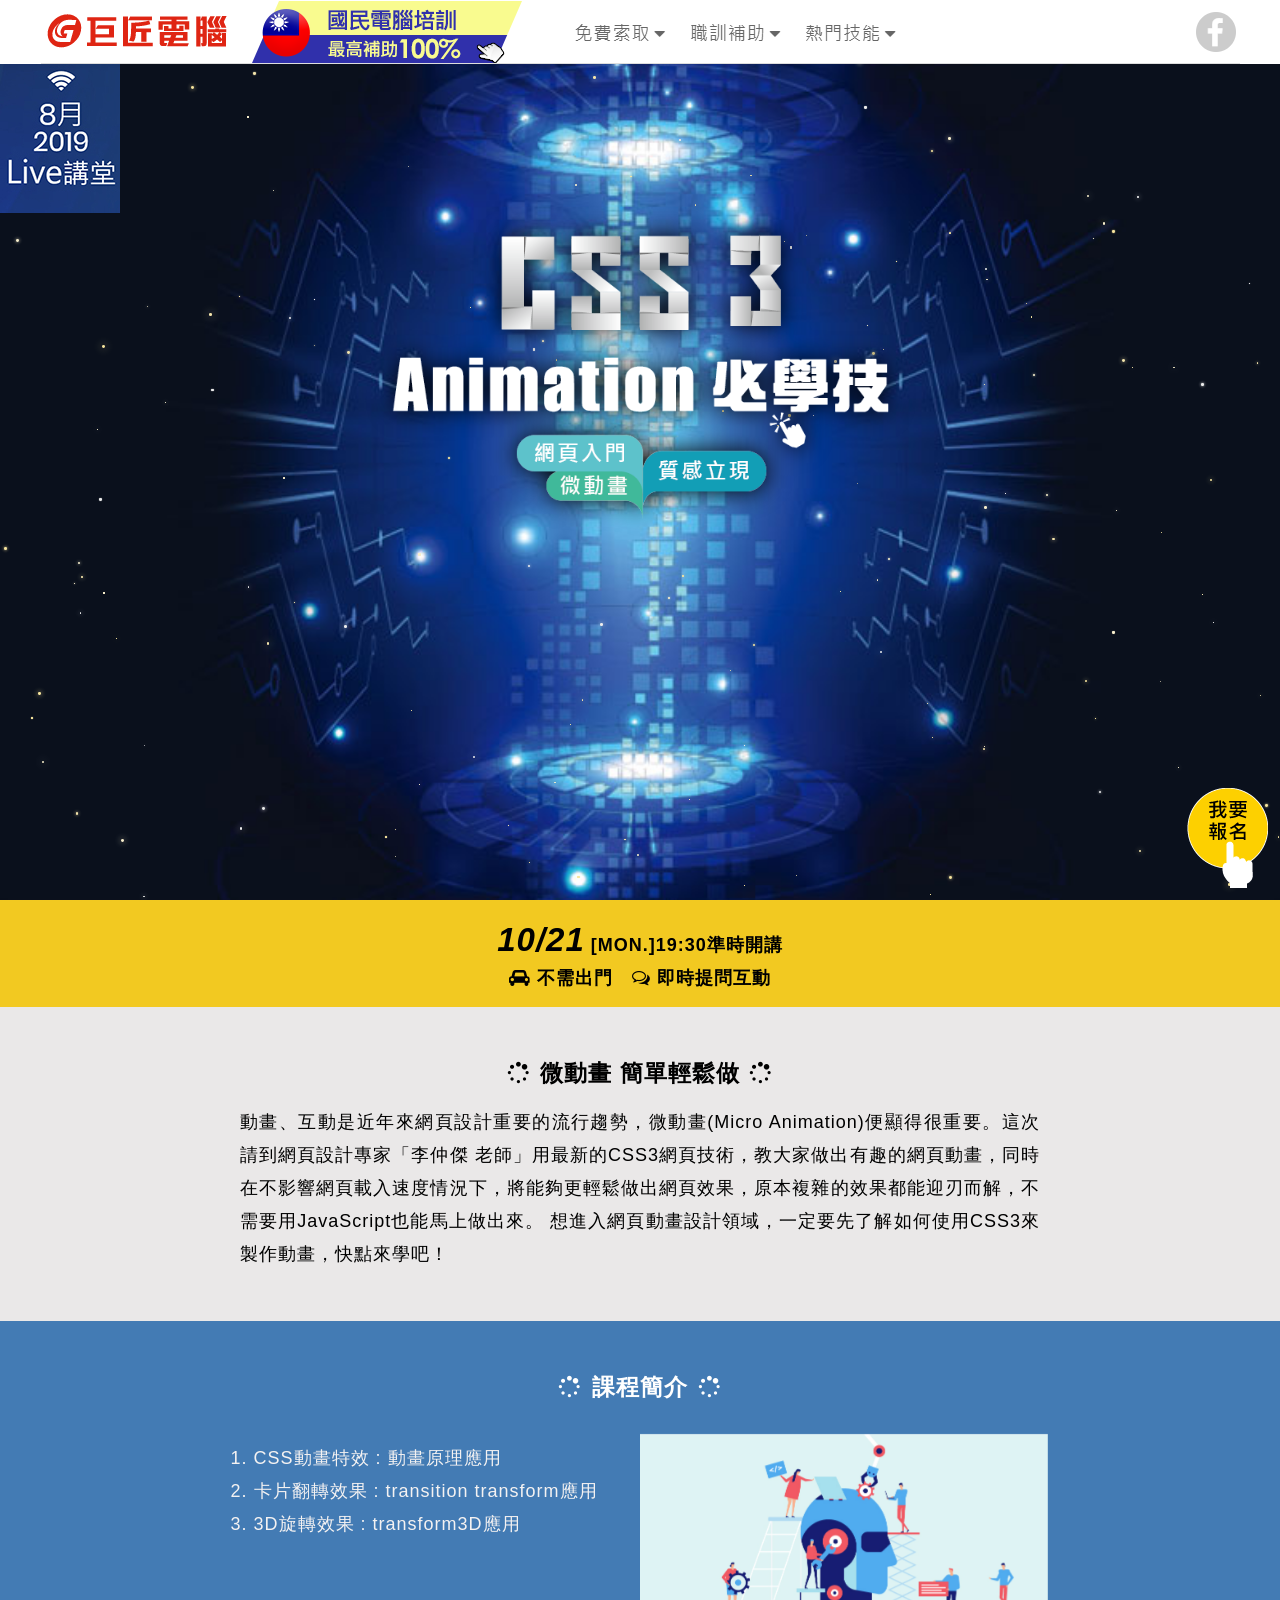
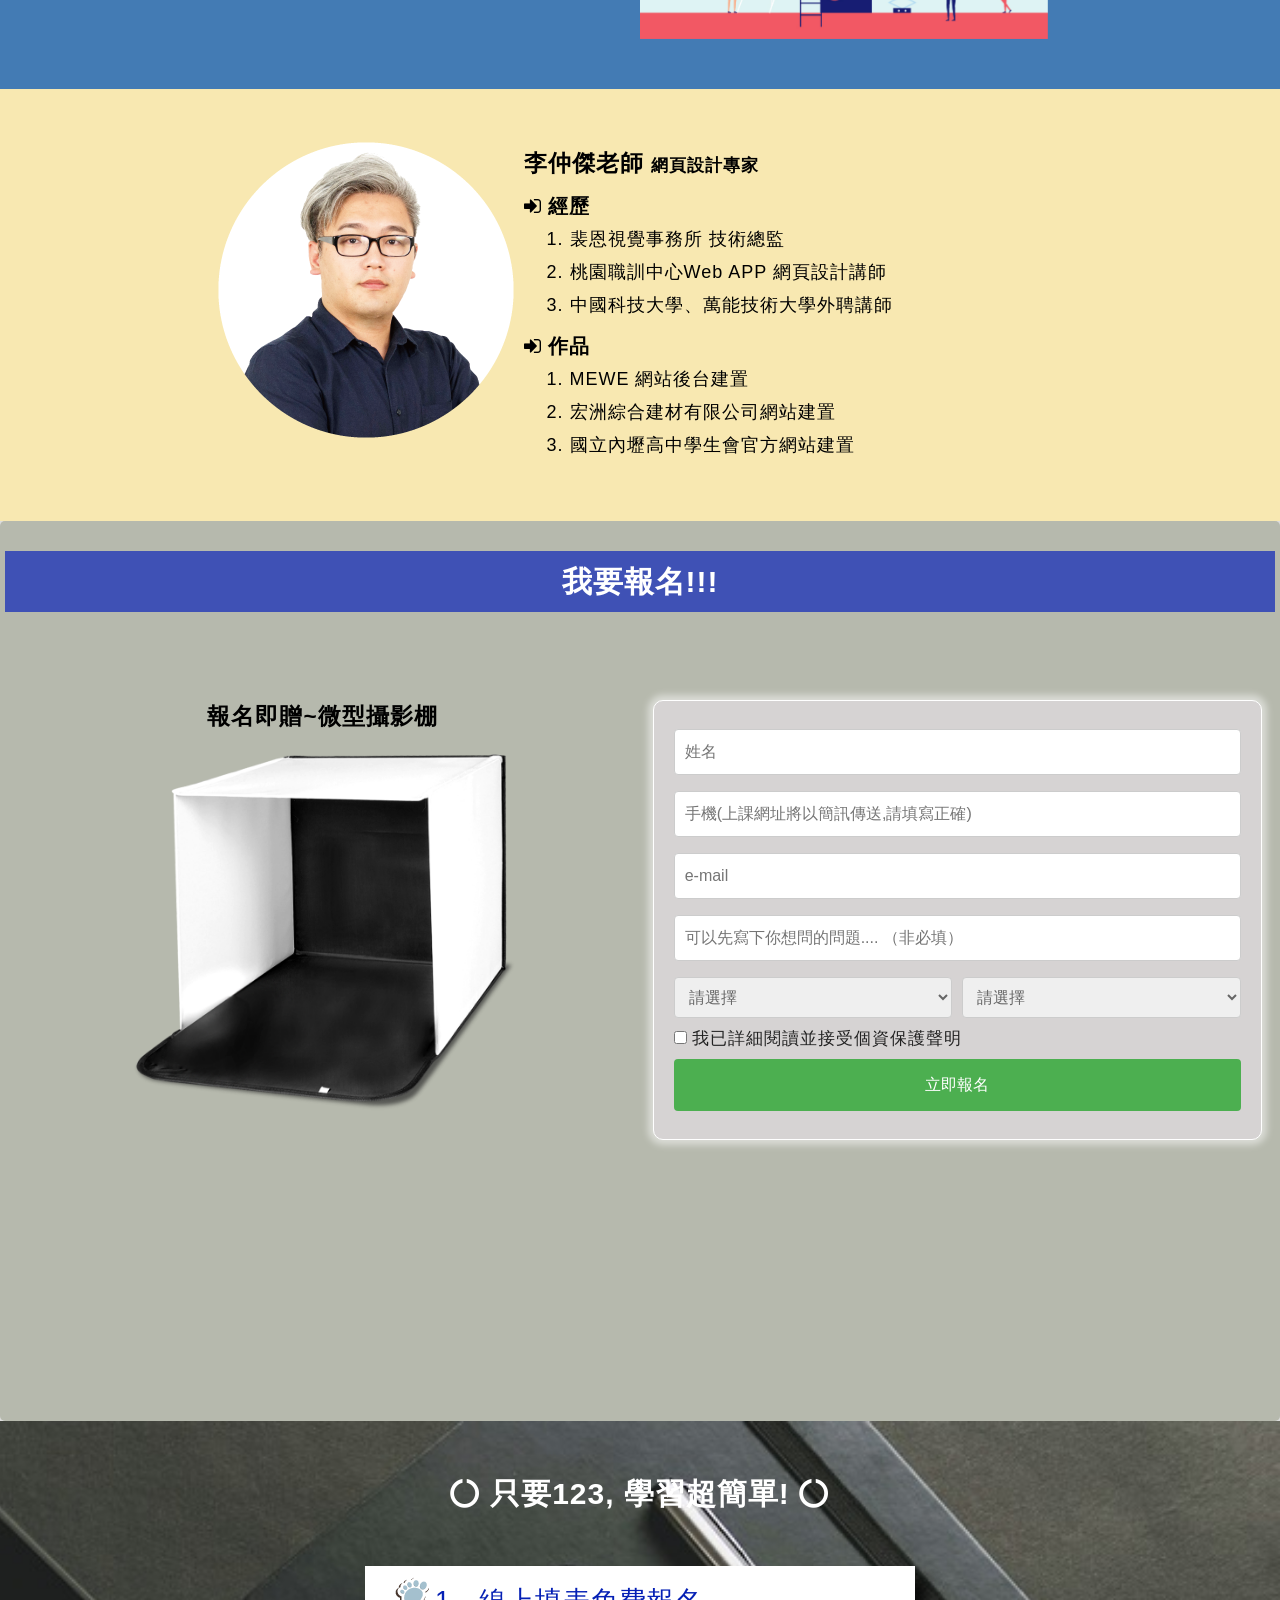
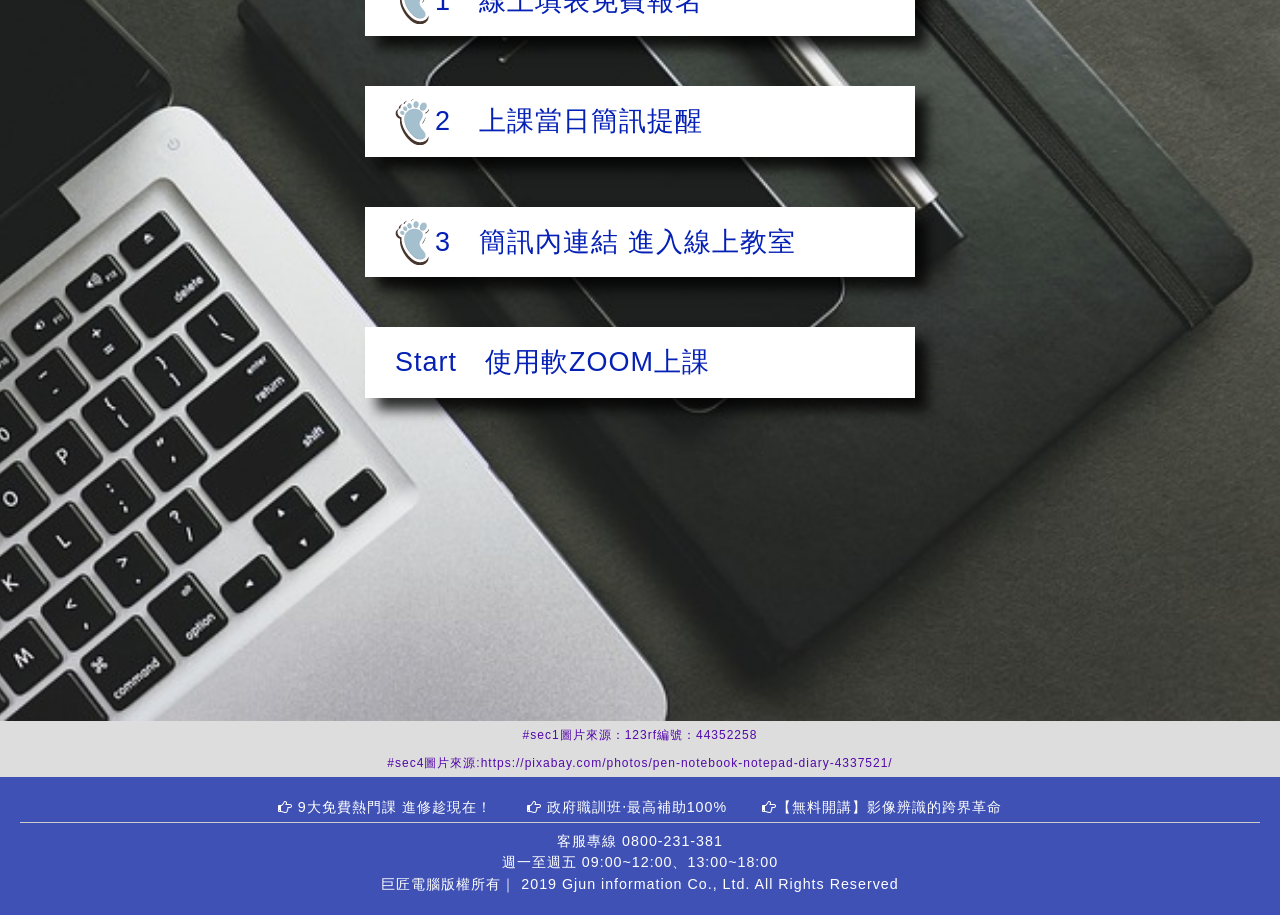
==== commit 2f1cc907: "live_new15" ====
--- a/index.html
+++ b/index.html
@@ -83,7 +83,7 @@
       <div class="w1300">
         <h2 class="w3-container w3-indigo w3-center w3-padding w3-margin-bottom">我要報名!!!</h2>
         <div class="wow bounceInLeft pt60 rrr">
-          <h4>報名即贈~攜帶型攝影棚</h4>
+          <h4>報名即贈~微型攝影棚</h4>
           <img src="img/studio.png" alt="">
         </div>
 
